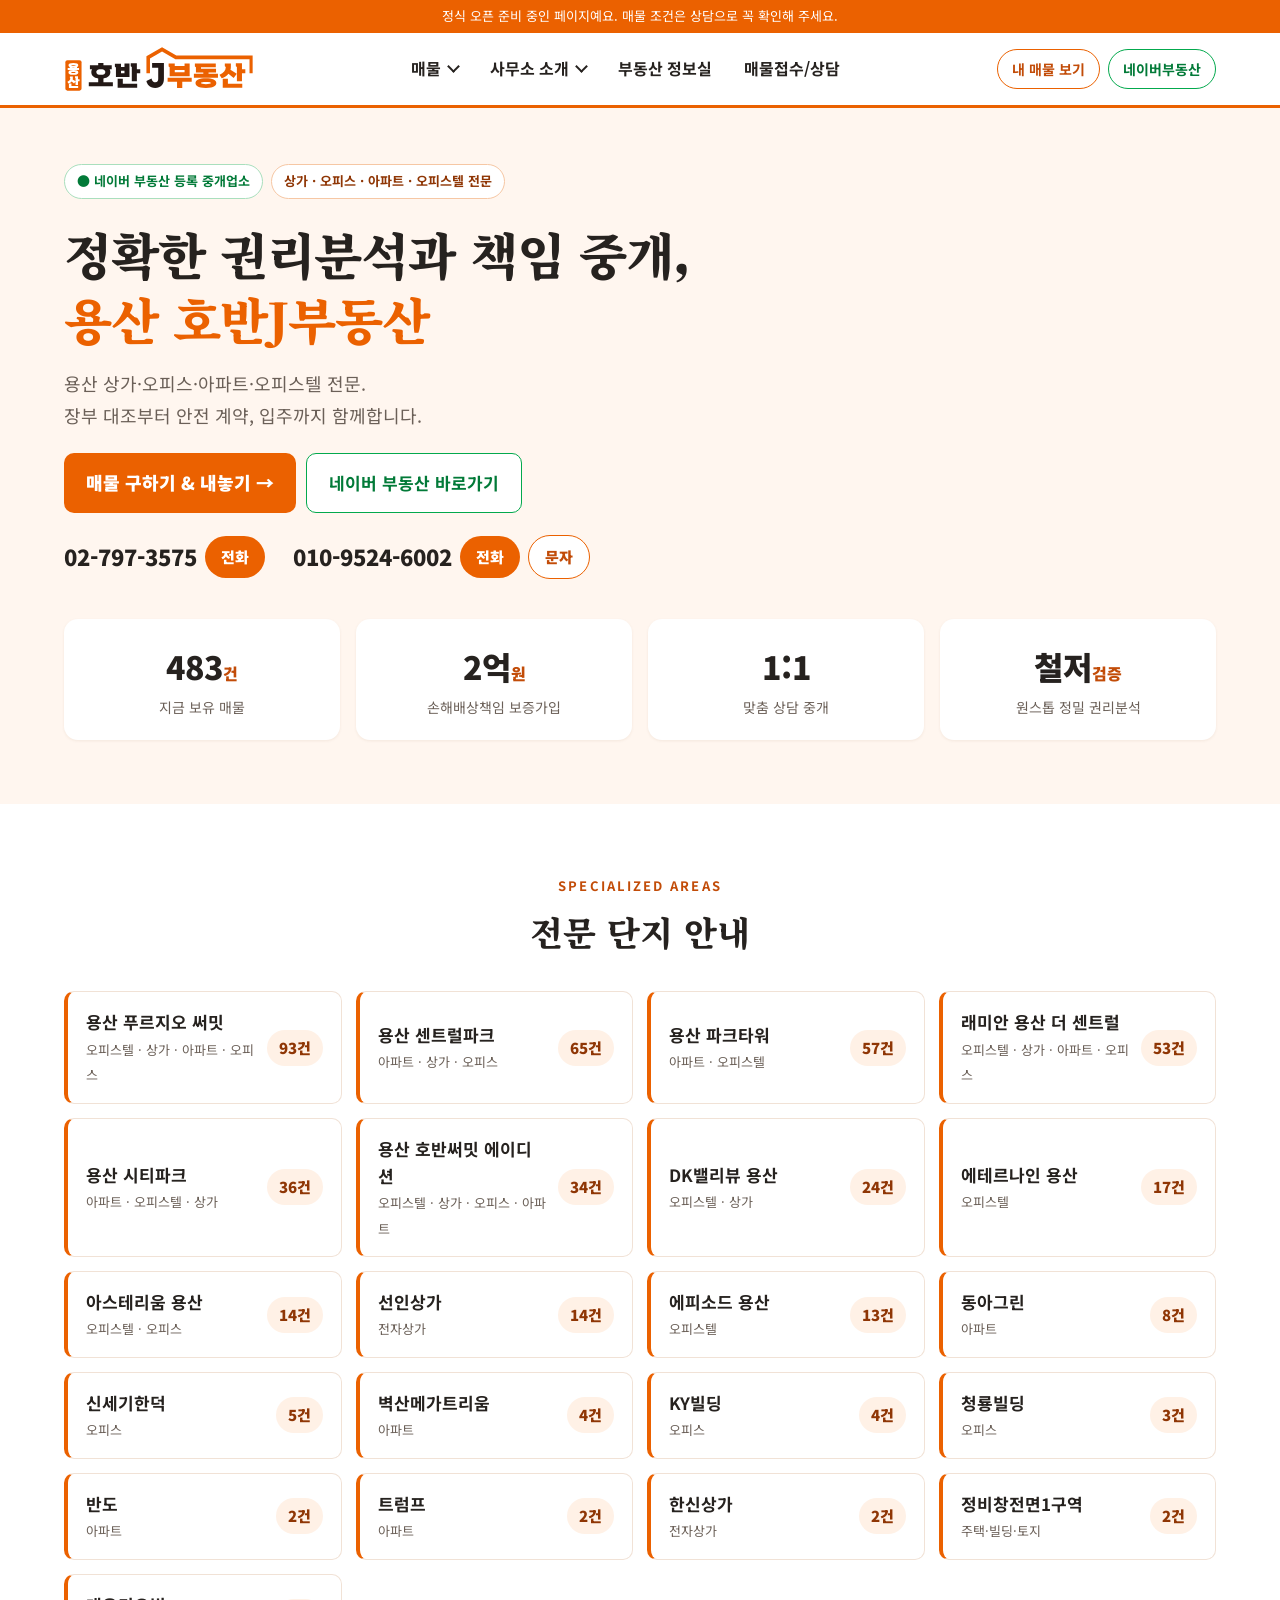
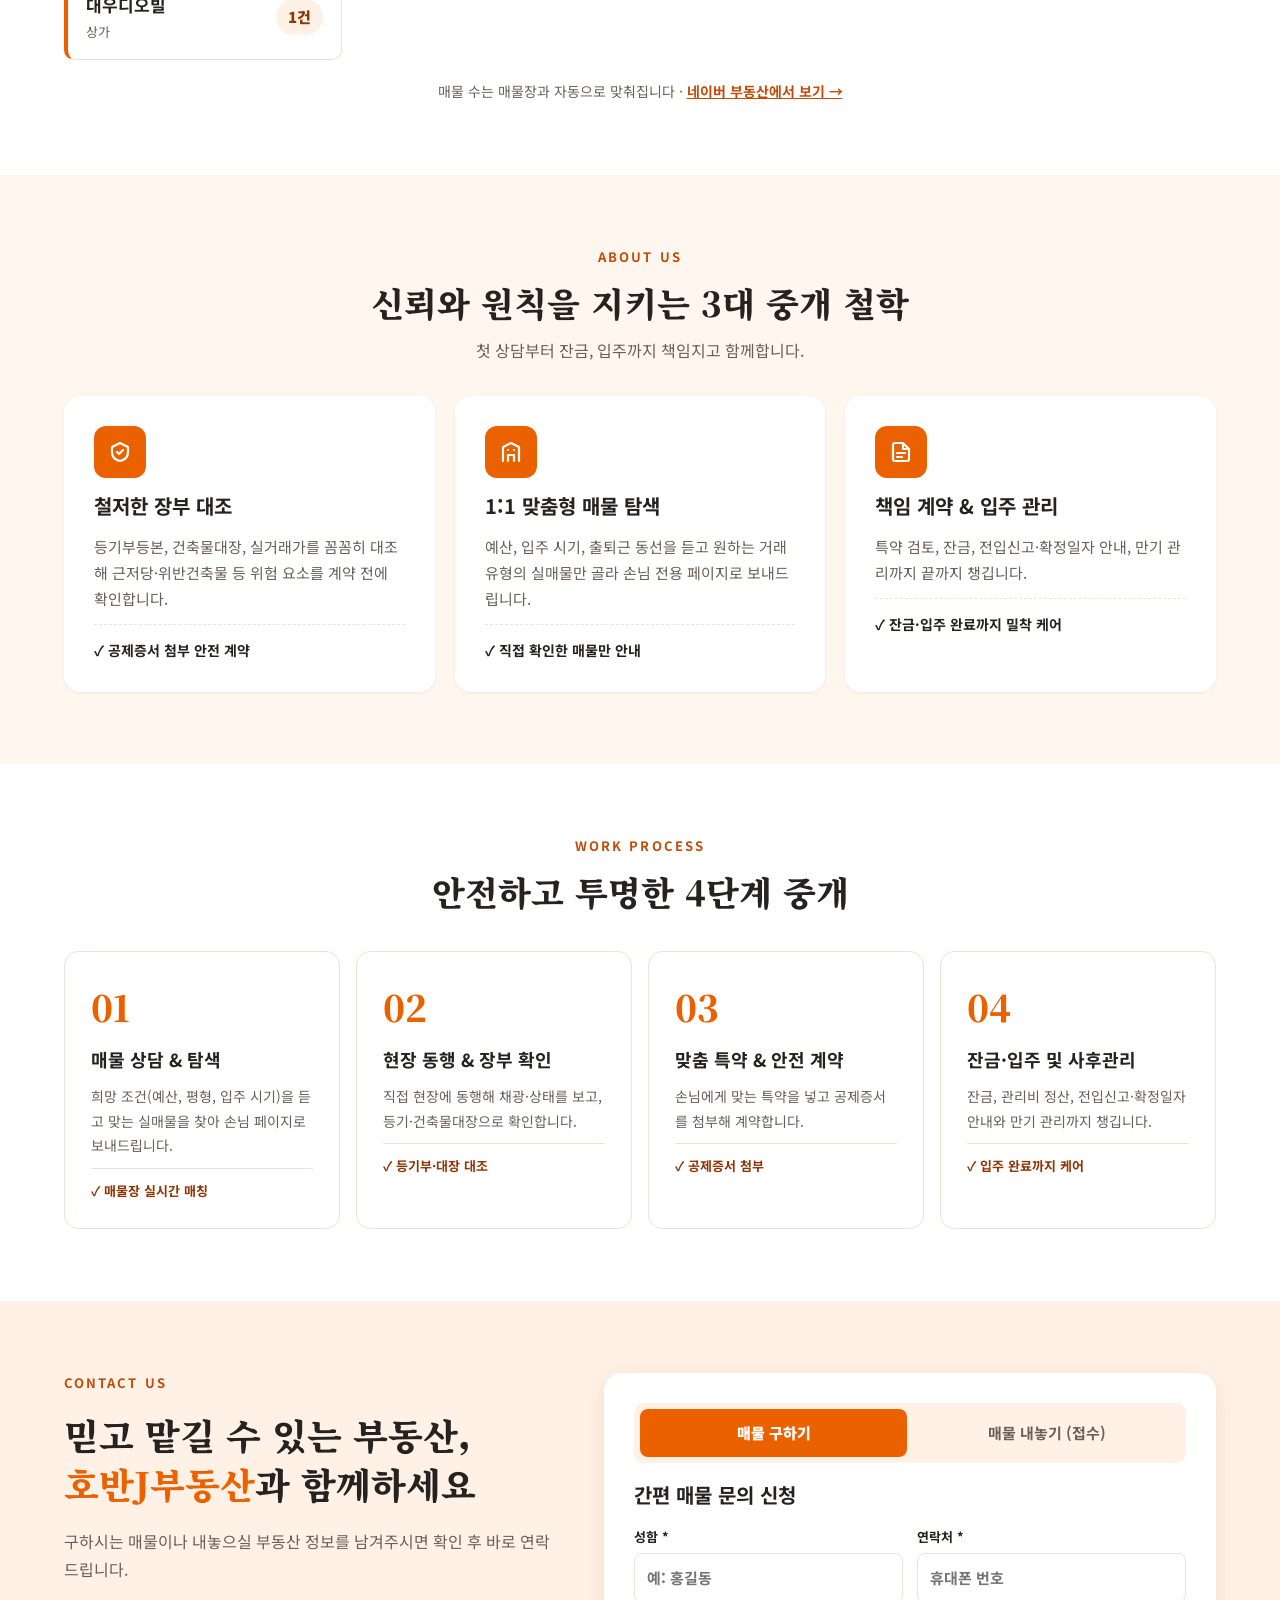
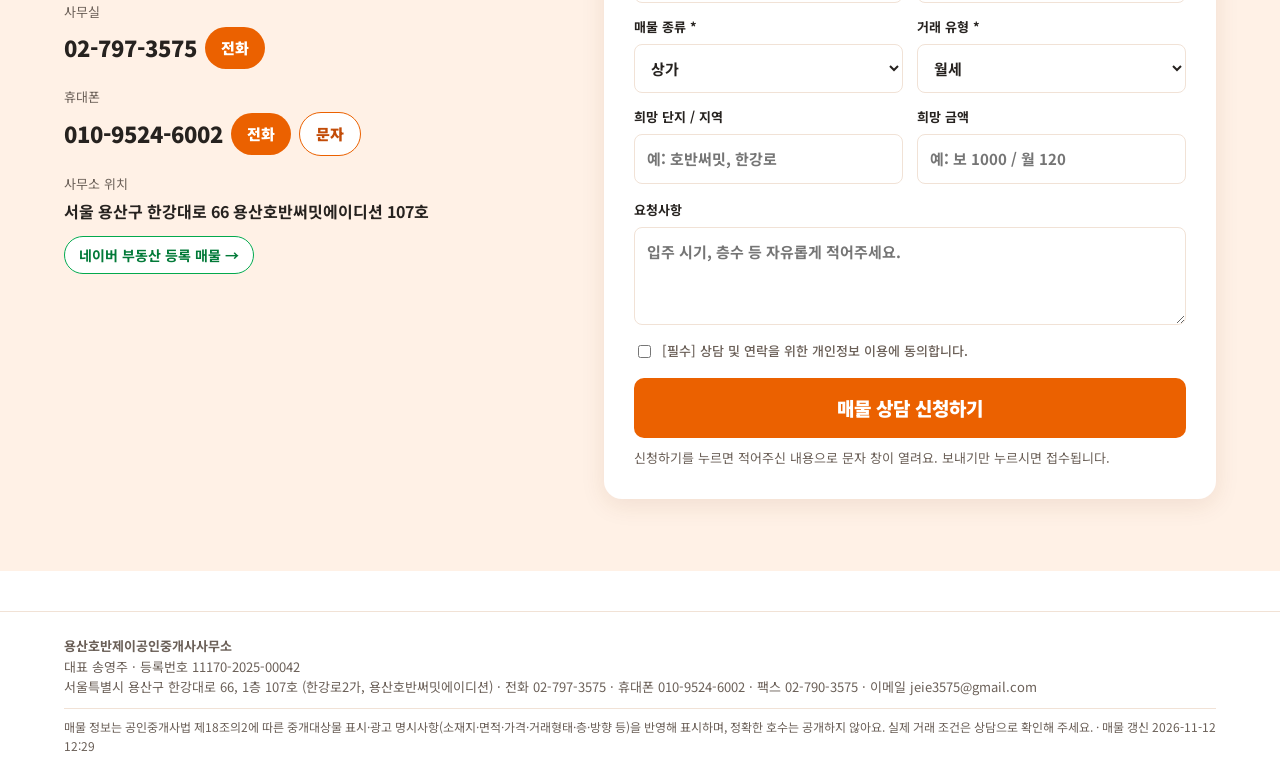
==== index.html @ f68a7903 "사이트 갱신 2026-11-12 12:30" ====
<!doctype html>
<html lang="ko"><head><meta charset="utf-8"><meta name="viewport" content="width=device-width,initial-scale=1">
<title>용산 호반J부동산 | 상가·오피스·아파트·오피스텔 전문</title>
<meta name="robots" content="noindex,nofollow"><!-- 시안: 공개 전까지 검색 노출 금지. 공개 때 index,follow 로 바꿈 -->
<meta name="description" content="용산 호반J부동산(용산호반제이공인중개사사무소) — 용산 상가·오피스·아파트·오피스텔 매매, 전세, 월세. 정확한 권리분석과 책임 중개.">
<meta property="og:title" content="용산 호반J부동산 | 상가·오피스·아파트·오피스텔 전문"><meta property="og:description" content="정확한 권리분석과 책임 중개. 용산 매물과 단지 정보를 한곳에서.">
<meta property="og:type" content="website"><meta property="og:locale" content="ko_KR">
<link rel="canonical" href="https://jeie-realty.github.io/">
<link rel="icon" href="assets/logo.svg">
<link rel="stylesheet" href="assets/site.css?v=11121300">
<script type="application/ld+json">{"@context":"https://schema.org","@type":"RealEstateAgent","name":"용산호반제이공인중개사사무소","alternateName":"용산 호반J부동산","address":{"@type":"PostalAddress","streetAddress":"서울특별시 용산구 한강대로 66, 1층 107호 (한강로2가, 용산호반써밋에이디션)","addressLocality":"서울특별시 용산구","addressCountry":"KR"},"telephone":"02-797-3575","faxNumber":"02-790-3575","email":"jeie3575@gmail.com","areaServed":["서울 용산구 한강로","용산","용산역"],"url":"https://jeie-realty.github.io/","sameAs":["https://m.land.naver.com/agency/info/jeie3575"]}</script>
</head><body>
<main class="home">

<section class="band hero2"><div class="wrap">
 <div class="badges">
  <a class="badge naver" href="https://m.land.naver.com/agency/info/jeie3575" rel="noopener">● 네이버 부동산 등록 중개업소</a>
  <span class="badge">상가 · 오피스 · 아파트 · 오피스텔 전문</span>
 </div>
 <h1>정확한 권리분석과 책임 중개,<br><em>용산 호반J부동산</em></h1>
 <p class="lead">용산 상가·오피스·아파트·오피스텔 전문.<br>장부 대조부터 안전 계약, 입주까지 함께합니다.</p>
 <div class="cta">
  <a class="main" href="#contact">매물 구하기 &amp; 내놓기 →</a>
  <a class="nv" href="https://m.land.naver.com/agency/info/jeie3575" rel="noopener">네이버 부동산 바로가기</a>
 </div>
 <div class="phones">
  <div class="ph1"><b>02-797-3575</b><a class="call" href="tel:027973575">전화</a></div>
  <div class="ph1"><b>010-9524-6002</b><a class="call" href="tel:01095246002">전화</a><a class="sms" href="sms:01095246002">문자</a></div>
 </div>
 <div class="stats">
  <div class="stat"><b id="cnt">-<small>건</small></b><span>지금 보유 매물</span></div>
  <div class="stat"><b>2억<small>원</small></b><span>손해배상책임 보증가입</span></div>
  <div class="stat"><b>1:1</b><span>맞춤 상담 중개</span></div>
  <div class="stat"><b>철저<small>검증</small></b><span>원스톱 정밀 권리분석</span></div>
 </div>
</div></section>

<section id="complex"><div class="wrap">
 <div class="sh"><span class="kick">SPECIALIZED AREAS</span><h2>전문 단지 안내</h2></div>
 <div class="cxg" id="cxg"></div>
 <p class="cxnote">매물 수는 매물장과 자동으로 맞춰집니다 · <a href="https://m.land.naver.com/agency/info/jeie3575" rel="noopener"><b>네이버 부동산에서 보기 →</b></a></p>
</div></section>

<section id="about" class="band"><div class="wrap">
 <div class="sh"><span class="kick">ABOUT US</span><h2>신뢰와 원칙을 지키는 3대 중개 철학</h2><p>첫 상담부터 잔금, 입주까지 책임지고 함께합니다.</p></div>
 <div class="g3">
  <div class="pc"><div class="ic"><svg width="24" height="24" viewBox="0 0 24 24" fill="none" stroke="#fff" stroke-width="2.2" stroke-linecap="round" stroke-linejoin="round" aria-hidden="true"><path d="M9 12l2 2 4-4"/><path d="M12 3l8 4v5c0 5-3.5 8-8 9-4.5-1-8-4-8-9V7z"/></svg></div>
   <h3>철저한 장부 대조</h3><p>등기부등본, 건축물대장, 실거래가를 꼼꼼히 대조해 근저당·위반건축물 등 위험 요소를 계약 전에 확인합니다.</p><span class="ck">✓ 공제증서 첨부 안전 계약</span></div>
  <div class="pc"><div class="ic"><svg width="24" height="24" viewBox="0 0 24 24" fill="none" stroke="#fff" stroke-width="2.2" stroke-linecap="round" stroke-linejoin="round" aria-hidden="true"><path d="M4 21V7l8-4 8 4v14"/><path d="M9 21v-6h6v6"/><path d="M9 10h.01M15 10h.01"/></svg></div>
   <h3>1:1 맞춤형 매물 탐색</h3><p>예산, 입주 시기, 출퇴근 동선을 듣고 원하는 거래유형의 실매물만 골라 손님 전용 페이지로 보내드립니다.</p><span class="ck">✓ 직접 확인한 매물만 안내</span></div>
  <div class="pc"><div class="ic"><svg width="24" height="24" viewBox="0 0 24 24" fill="none" stroke="#fff" stroke-width="2.2" stroke-linecap="round" stroke-linejoin="round" aria-hidden="true"><path d="M14 3H6a2 2 0 0 0-2 2v14a2 2 0 0 0 2 2h12a2 2 0 0 0 2-2V9z"/><path d="M14 3v6h6M8 13h8M8 17h5"/></svg></div>
   <h3>책임 계약 &amp; 입주 관리</h3><p>특약 검토, 잔금, 전입신고·확정일자 안내, 만기 관리까지 끝까지 챙깁니다.</p><span class="ck">✓ 잔금·입주 완료까지 밀착 케어</span></div>
 </div>
</div></section>

<section id="process"><div class="wrap">
 <div class="sh"><span class="kick">WORK PROCESS</span><h2>안전하고 투명한 4단계 중개</h2></div>
 <div class="g4">
  <div class="st"><span class="no">01</span><h3>매물 상담 &amp; 탐색</h3><p>희망 조건(예산, 평형, 입주 시기)을 듣고 맞는 실매물을 찾아 손님 페이지로 보내드립니다.</p><span class="ck">✓ 매물장 실시간 매칭</span></div>
  <div class="st"><span class="no">02</span><h3>현장 동행 &amp; 장부 확인</h3><p>직접 현장에 동행해 채광·상태를 보고, 등기·건축물대장으로 확인합니다.</p><span class="ck">✓ 등기부·대장 대조</span></div>
  <div class="st"><span class="no">03</span><h3>맞춤 특약 &amp; 안전 계약</h3><p>손님에게 맞는 특약을 넣고 공제증서를 첨부해 계약합니다.</p><span class="ck">✓ 공제증서 첨부</span></div>
  <div class="st"><span class="no">04</span><h3>잔금·입주 및 사후관리</h3><p>잔금, 관리비 정산, 전입신고·확정일자 안내와 만기 관리까지 챙깁니다.</p><span class="ck">✓ 입주 완료까지 케어</span></div>
 </div>
</div></section>

<section id="contact" class="contact"><div class="wrap cwrap">
 <div class="cinfo">
  <span class="kick">CONTACT US</span>
  <h2>믿고 맡길 수 있는 부동산,<br><em>호반J부동산</em>과 함께하세요</h2>
  <p class="mut" style="margin:0;font-size:16px;line-height:1.8">구하시는 매물이나 내놓으실 부동산 정보를 남겨주시면 확인 후 바로 연락드립니다.</p>
  <div><span class="lb">사무실</span><div class="ph1"><b>02-797-3575</b><a class="call" href="tel:027973575">전화</a></div></div>
  <div><span class="lb">휴대폰</span><div class="ph1"><b>010-9524-6002</b><a class="call" href="tel:01095246002">전화</a><a class="sms" href="sms:01095246002">문자</a></div></div>
  <div><span class="lb">사무소 위치</span><b>서울 용산구 한강대로 66 용산호반써밋에이디션 107호</b></div>
  <div><a class="pill naver" href="https://m.land.naver.com/agency/info/jeie3575" rel="noopener">네이버 부동산 등록 매물 →</a></div>
 </div>
 <form class="ask" id="ask">
  <div class="tabs" role="tablist"><button type="button" class="on" data-k="구하기">매물 구하기</button><button type="button" data-k="내놓기">매물 내놓기 (접수)</button></div>
  <h3 style="margin:0;font-size:20px">간편 매물 문의 신청</h3>
  <div class="fg">
   <label>성함 *<input name="name" required placeholder="예: 홍길동"></label>
   <label>연락처 *<input name="tel" type="tel" required placeholder="휴대폰 번호"></label>
   <label>매물 종류 *<select name="kind"><option>상가</option><option>오피스</option><option>아파트</option><option>오피스텔</option><option>기타</option></select></label>
   <label>거래 유형 *<select name="deal"><option>월세</option><option>전세</option><option>매매</option></select></label>
   <label>희망 단지 / 지역<input name="where" placeholder="예: 호반써밋, 한강로"></label>
   <label>희망 금액<input name="price" placeholder="예: 보 1000 / 월 120"></label>
  </div>
  <label>요청사항<textarea name="req" rows="3" placeholder="입주 시기, 층수 등 자유롭게 적어주세요."></textarea></label>
  <label class="agree"><input type="checkbox" name="ok" required>[필수] 상담 및 연락을 위한 개인정보 이용에 동의합니다.</label>
  <button type="submit">매물 상담 신청하기</button>
  <p class="hint">신청하기를 누르면 적어주신 내용으로 문자 창이 열려요. 보내기만 누르시면 접수됩니다.</p>
 </form>
</div></section>

</main>
<script src="assets/site.js?v=11121300"></script>
<script>
loadListings().then(L=>{chrome('index');
 document.getElementById('cnt').innerHTML=L.length+'<small>건</small>';
 const skip=new Set(['기타','일반상가','단독주택','상가건물','']);const agg={};
 for(const x of L){const c=x.complex||'';if(skip.has(c))continue;(agg[c]=agg[c]||{n:0,k:{}}).n++;agg[c].k[x.cat]=(agg[c].k[x.cat]||0)+1}
 document.getElementById('cxg').innerHTML=Object.entries(agg).sort((a,b)=>b[1].n-a[1].n).map(([c,v])=>`<a class="cx" href="listings.html?q=${encodeURIComponent(c)}"><span><strong>${esc(c)}</strong><small>${Object.entries(v.k).sort((a,b)=>b[1]-a[1]).map(e=>esc(e[0])).join(' · ')}</small></span><span class="n">${v.n}건</span></a>`).join('');
 if(location.hash){const t=document.querySelector(location.hash);if(t)t.scrollIntoView()}
});
let mode='구하기';
document.querySelectorAll('.tabs button').forEach(b=>b.onclick=()=>{mode=b.dataset.k;document.querySelectorAll('.tabs button').forEach(o=>o.classList.toggle('on',o===b))});
document.getElementById('ask').onsubmit=e=>{e.preventDefault();const f=new FormData(e.target),g=k=>(f.get(k)||'').toString().trim();
 const body=[`[홈페이지 문의] 매물 ${mode}`,`성함: ${g('name')}`,`연락처: ${g('tel')}`,`${g('kind')} / ${g('deal')}`,g('where')&&`희망: ${g('where')}`,g('price')&&`금액: ${g('price')}`,g("req")&&`요청: ${g("req")}`].filter(Boolean).join('\n');
 location.href='sms:01095246002?&body='+encodeURIComponent(body)};
</script>
</body></html>
---- assets/site.css ----
@import url("https://fonts.googleapis.com/css2?family=Noto+Sans+KR:wght@400;500;700;900&family=Noto+Serif+KR:wght@600;900&display=swap");
:root{--bg:#ffffff;--card:#fff;--ink:#26221f;--mut:#6b6058;--line:#f1e2d6;--brand:#EB6100;--acc:#c24c08;--acc2:#fff1e6;--soft:#fff6ef;--chipink:#8f3605;--warn:#EB6100;--r:16px;--ph:linear-gradient(135deg,#ffd3b5,#f08a45);--tag:#c24c08;--foot:#ffffff;--shadow:0 1px 3px rgba(120,60,20,.08);--disp:"Noto Serif KR",serif;--body:"Noto Sans KR","Apple SD Gothic Neo",sans-serif;--naver:#027a38}
@media (prefers-color-scheme:dark){:root:not([data-theme="light"]){--bg:#17130f;--card:#211b16;--ink:#efe9e4;--mut:#a89d94;--line:#3a2f27;--brand:#ff7a26;--acc:#ff9152;--acc2:#3a2516;--soft:#1f1812;--chipink:#ffb183;--warn:#c2500f;--naver:#5fd38f;--ph:linear-gradient(135deg,#8a4a24,#5a2c12);--tag:#d9560c;--foot:#1c1712;--shadow:0 4px 14px #0006}}
*{box-sizing:border-box}html,body{margin:0}body{background:var(--bg);color:var(--ink);font:16px/1.6 -apple-system,BlinkMacSystemFont,"Apple SD Gothic Neo","Noto Sans KR",sans-serif}
a{color:var(--acc)}img{max-width:100%}
.demo-bar{background:var(--warn);color:#fff;text-align:center;font-size:13px;padding:6px 16px}
header.top{position:sticky;top:0;z-index:5;background:var(--card);border-bottom:1px solid var(--line)}
.wrap{max-width:1080px;margin:0 auto;padding:0 16px}
header.top .wrap{display:flex;align-items:center;gap:16px;min-height:60px;flex-wrap:wrap}
.logo{font-weight:800;color:var(--ink);text-decoration:none;font-size:18px}.logo small{display:block;font-weight:500;font-size:12px;color:var(--mut)}
nav.main{display:flex;gap:4px;margin-left:auto;flex-wrap:wrap}nav.main a{padding:8px 12px;border-radius:8px;text-decoration:none;color:var(--ink);font-size:15px}
nav.main a.on,nav.main a:hover{background:var(--acc2);color:var(--acc)}
.hero{padding:48px 0 32px}.hero h1{font-size:clamp(26px,5vw,40px);line-height:1.25;margin:0 0 12px}.hero p{color:var(--mut);margin:0 0 20px;max-width:640px}
.search{display:flex;gap:8px;flex-wrap:wrap;background:var(--card);border:1px solid var(--line);border-radius:var(--r);padding:10px}
.search select,.search input,.search button,.gate input,.gate button{font:inherit;padding:10px 12px;border:1px solid var(--line);border-radius:8px;background:var(--bg);color:var(--ink);min-width:0}
.search input{flex:1 1 180px}.search button,.gate button,.btn{background:var(--acc);color:#fff;border:0;cursor:pointer;font-weight:600;text-decoration:none;display:inline-block;padding:10px 16px;border-radius:8px}
section{padding:28px 0}h2{font-size:22px;margin:0 0 14px}.mut{color:var(--mut)}
.grid{display:grid;grid-template-columns:repeat(auto-fill,minmax(250px,1fr));gap:16px}
.card{background:var(--card);border:1px solid var(--line);border-radius:var(--r);overflow:hidden;display:flex;flex-direction:column}
.ph{aspect-ratio:4/3;position:relative;display:flex;align-items:center;justify-content:center;color:#fff;font-size:13px}
.ph .cnt{position:absolute;right:8px;bottom:8px;background:#0008;padding:2px 8px;border-radius:99px}
.ph .tag{position:absolute;left:8px;top:8px;background:#fff;color:#111;padding:2px 8px;border-radius:6px;font-weight:700;font-size:12px}
.card .b{padding:12px 14px 14px}.price{font-size:20px;font-weight:800}.price small{font-size:14px;font-weight:600;color:var(--mut)}
.chips{display:flex;gap:6px;flex-wrap:wrap;margin-top:8px}.chip{font-size:12px;background:var(--acc2);color:var(--acc);border-radius:99px;padding:2px 9px}
.filters{display:flex;gap:8px;flex-wrap:wrap;margin-bottom:14px}.filters button{font:inherit;font-size:14px;border:1px solid var(--line);background:var(--card);color:var(--ink);border-radius:99px;padding:6px 14px;cursor:pointer}
.filters button.on{background:var(--acc);border-color:var(--acc);color:#fff}
.box{background:var(--card);border:1px solid var(--line);border-radius:var(--r);padding:18px}
.cols{display:grid;grid-template-columns:repeat(auto-fit,minmax(260px,1fr));gap:16px}
.legal{font-size:12px;color:var(--mut);border-top:1px solid var(--line);margin-top:10px;padding-top:8px}
footer{border-top:1px solid var(--line);background:var(--card);margin-top:40px;padding:24px 0;font-size:13px;color:var(--mut)}
.gate{max-width:380px;margin:60px auto;text-align:center}.gate input{width:100%;margin:10px 0;text-align:center;letter-spacing:4px;font-size:20px}
.note{background:var(--acc2);border-radius:var(--r);padding:14px 16px;margin-bottom:16px}
dl.spec{display:grid;grid-template-columns:auto 1fr;gap:4px 12px;margin:8px 0 0;font-size:14px}dl.spec dt{color:var(--mut)}dl.spec dd{margin:0}
.faq details{background:var(--card);border:1px solid var(--line);border-radius:10px;padding:12px 14px;margin-bottom:8px}.faq summary{cursor:pointer;font-weight:600}
table.t{width:100%;border-collapse:collapse;font-size:14px}table.t th,table.t td{border-bottom:1px solid var(--line);padding:8px 6px;text-align:left}
@media (max-width:600px){nav.main{margin-left:0;width:100%;overflow-x:auto;flex-wrap:nowrap}.hero{padding:28px 0 20px}}


/* ---- D안 (용산 호반J부동산, 브랜드 주황 #EB6100) ---- */
body{font-family:var(--body)}
h1,h2,.disp{font-family:var(--disp)}
.wrap{max-width:1200px;padding:0 24px}
.demo-bar{background:var(--brand)}
header.top{border-bottom:3px solid var(--brand)}
header.top .wrap{min-height:72px;gap:12px 20px}
.logo img{height:46px;width:auto;display:block}
nav.main{margin-left:0;flex:1;justify-content:center;gap:4px;font-weight:700}
nav.main>a,nav.main summary{padding:10px 14px;border-radius:10px;font-size:16px;color:var(--ink);text-decoration:none;cursor:pointer}
nav.main>a.on,nav.main>a:hover,nav.main summary:hover,details.dd.on>summary{color:var(--acc);background:transparent}
details.dd{position:relative}details.dd summary{list-style:none;display:flex;align-items:center;gap:4px}
details.dd summary::-webkit-details-marker{display:none}
details.dd summary::after{content:"";width:7px;height:7px;border:solid currentColor;border-width:0 2px 2px 0;transform:rotate(45deg);margin:-4px 0 0 4px}
details.dd .menu{position:absolute;top:100%;left:0;z-index:20;background:var(--card);border:1px solid var(--line);border-top:3px solid var(--brand);border-radius:0 0 12px 12px;box-shadow:0 8px 24px rgba(120,60,20,.12);padding:8px;min-width:170px;display:flex;flex-direction:column}
details.dd .menu a{color:var(--ink);text-decoration:none;font-weight:500;font-size:15px;padding:10px 12px;border-radius:8px}
details.dd .menu a:hover{background:var(--acc2);color:var(--acc)}
.hbtn{display:flex;gap:8px;flex-wrap:wrap}
.pill{border:1px solid var(--brand);color:var(--acc);text-decoration:none;font-weight:700;font-size:14px;padding:8px 14px;border-radius:99px;background:var(--card)}
.pill.naver{border-color:#03a94d;color:var(--naver)}
.btn,.search button,.gate button{background:var(--brand);font-weight:900;border-radius:10px}
.search,.box,.faq details,.note{border-radius:var(--r)}
.card{border:1px solid var(--line);box-shadow:var(--shadow)}
.ph{background:var(--ph)!important}.ph .tag{color:var(--tag)}
.chip{color:var(--chipink);background:var(--acc2)}
.filters button.on{background:var(--brand);border-color:var(--brand)}
footer{background:var(--foot);border-top:1px solid var(--line)}
/* 홈 */
.band{background:var(--soft)}
.home section{padding:72px 0}
.kick{color:var(--acc);font-weight:700;font-size:13px;letter-spacing:.16em}
.sh{display:flex;flex-direction:column;align-items:center;text-align:center;gap:8px;margin-bottom:32px}
.sh h2{font-size:clamp(26px,4vw,34px);font-weight:900;margin:0}.sh p{margin:0;color:var(--mut)}
.hero2{padding:56px 0 64px!important}
.badges{display:flex;flex-wrap:wrap;gap:8px}
.badge{background:var(--card);border:1px solid #f6c7a4;color:var(--chipink);font-size:13px;font-weight:700;padding:6px 12px;border-radius:99px;text-decoration:none}
.badge.naver{border-color:#a9dfbd;color:var(--naver)}
.hero2 h1{font-size:clamp(30px,5.2vw,50px);line-height:1.3;font-weight:900;letter-spacing:-.02em;margin:22px 0 16px}
.hero2 h1 em{font-style:normal;color:var(--brand)}
.hero2 .lead{font-size:18px;line-height:1.8;color:var(--mut);margin:0 0 22px}
.cta{display:flex;flex-wrap:wrap;gap:10px;margin-bottom:22px}
.cta a{text-decoration:none;font-weight:900;padding:15px 22px;border-radius:10px;font-size:18px}
.cta .main{background:var(--brand);color:#fff}.cta .nv{background:var(--card);border:1px solid #03a94d;color:var(--naver);font-weight:700;font-size:17px}
.phones{display:flex;flex-wrap:wrap;gap:12px 28px}
.ph1{display:flex;align-items:center;gap:8px;flex-wrap:wrap}.ph1 b{font-size:22px;font-weight:900}
.call,.sms{text-decoration:none;font-weight:900;font-size:15px;padding:9px 16px;border-radius:99px}
.call{background:var(--brand);color:#fff}.sms{border:1px solid var(--brand);color:var(--acc);background:var(--card)}
.stats{display:grid;grid-template-columns:repeat(auto-fit,minmax(200px,1fr));gap:16px;margin-top:40px}
.stat{background:var(--card);border-radius:14px;padding:22px;display:flex;flex-direction:column;align-items:center;gap:4px;box-shadow:var(--shadow)}
.stat b{font-size:32px;font-weight:900}.stat b small{font-size:16px;color:var(--acc)}.stat span{font-size:14px;color:var(--mut)}
.cxg{display:grid;grid-template-columns:repeat(auto-fill,minmax(240px,1fr));gap:14px}
.cx{background:var(--card);border:1px solid var(--line);border-left:4px solid var(--brand);border-radius:10px;padding:16px 18px;display:flex;align-items:center;justify-content:space-between;gap:12px;text-decoration:none;color:var(--ink)}
.cx:hover{box-shadow:0 4px 14px rgba(120,60,20,.12)}
.cx strong{font-size:17px;display:block}.cx small{font-size:13px;color:var(--mut)}
.cx .n{flex-shrink:0;background:var(--acc2);color:var(--chipink);font-weight:900;font-size:15px;padding:6px 12px;border-radius:99px}
.cxnote{text-align:center;font-size:14px;color:var(--mut);margin:20px 0 0}
.g3{display:grid;grid-template-columns:repeat(auto-fit,minmax(280px,1fr));gap:20px}
.g4{display:grid;grid-template-columns:repeat(auto-fit,minmax(230px,1fr));gap:16px}
.pc{background:var(--card);border-radius:16px;padding:30px;display:flex;flex-direction:column;gap:12px;box-shadow:var(--shadow)}
.pc .ic{width:52px;height:52px;border-radius:12px;background:var(--brand);display:flex;align-items:center;justify-content:center}
.pc h3{margin:0;font-size:20px}.pc p{margin:0;font-size:15px;line-height:1.75;color:var(--mut)}
.pc .ck{border-top:1px dashed var(--line);padding-top:14px;font-size:14px;font-weight:700}
.st{background:var(--card);border:1px solid var(--line);border-radius:14px;padding:26px;display:flex;flex-direction:column;gap:10px}
.st .no{font-family:var(--disp);font-size:36px;font-weight:900;color:var(--brand)}
.st h3{margin:0;font-size:18px}.st p{margin:0;font-size:14px;line-height:1.75;color:var(--mut)}
.st .ck{border-top:1px solid var(--line);padding-top:12px;font-size:13px;font-weight:700;color:var(--chipink)}
.contact{background:var(--acc2)}
.cwrap{display:flex;flex-wrap:wrap;gap:48px}
.cinfo{flex:1 1 380px;display:flex;flex-direction:column;gap:18px}
.cinfo h2{font-size:clamp(28px,4vw,36px);line-height:1.35;font-weight:900;margin:0}.cinfo h2 em{font-style:normal;color:var(--brand)}
.cinfo .lb{font-size:13px;color:var(--mut);display:block;margin-bottom:4px}
form.ask{flex:1 1 500px;background:var(--card);border-radius:18px;padding:30px;display:flex;flex-direction:column;gap:16px;box-shadow:0 6px 24px rgba(120,60,20,.10)}
.tabs{display:grid;grid-template-columns:1fr 1fr;gap:6px;background:var(--acc2);padding:6px;border-radius:10px}
.tabs button{font:inherit;border:0;padding:12px;border-radius:8px;font-weight:700;font-size:15px;background:transparent;color:var(--mut);cursor:pointer}
.tabs button.on{background:var(--brand);color:#fff;font-weight:900}
.fg{display:grid;grid-template-columns:repeat(auto-fit,minmax(200px,1fr));gap:14px}
form.ask label{display:flex;flex-direction:column;gap:6px;font-size:13px;font-weight:700}
form.ask input,form.ask select,form.ask textarea{font:inherit;font-size:15px;padding:12px;border:1px solid var(--line);border-radius:8px;background:var(--bg);color:var(--ink)}
form.ask .agree{flex-direction:row;align-items:center;gap:8px;font-weight:500;color:var(--mut)}
form.ask button[type=submit]{font:inherit;background:var(--brand);color:#fff;border:0;padding:15px;border-radius:10px;font-weight:900;font-size:19px;cursor:pointer}
form.ask .hint{font-size:13px;color:var(--mut);margin:-6px 0 0}
@media (max-width:760px){header.top .wrap{padding-top:8px;padding-bottom:8px}.logo img{height:38px}nav.main{order:3;width:100%;flex:0 0 100%;justify-content:space-between}nav.main>a,nav.main summary{padding:8px 8px;font-size:15px}.hbtn{margin-left:auto}.home section{padding:52px 0}.wrap{padding:0 16px}}
@media (max-width:420px){.hbtn .pill:first-child{display:none}}
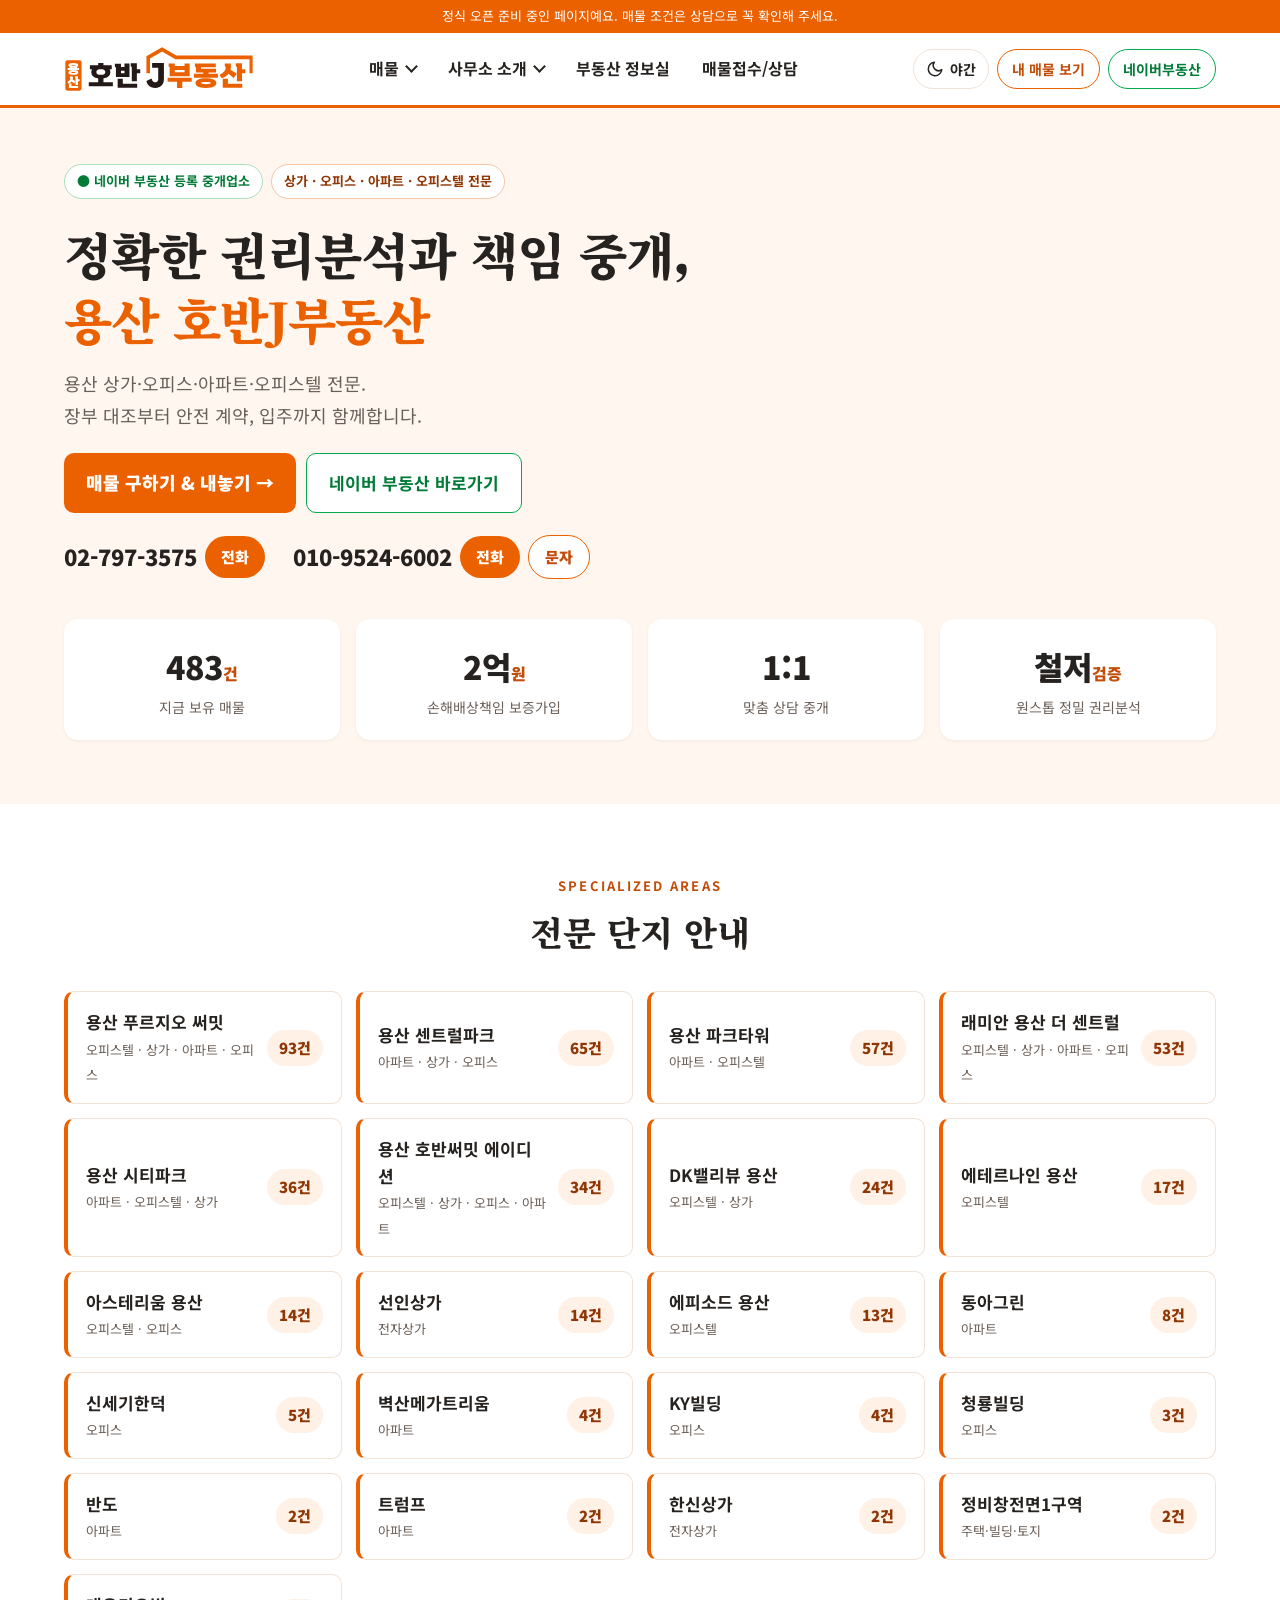
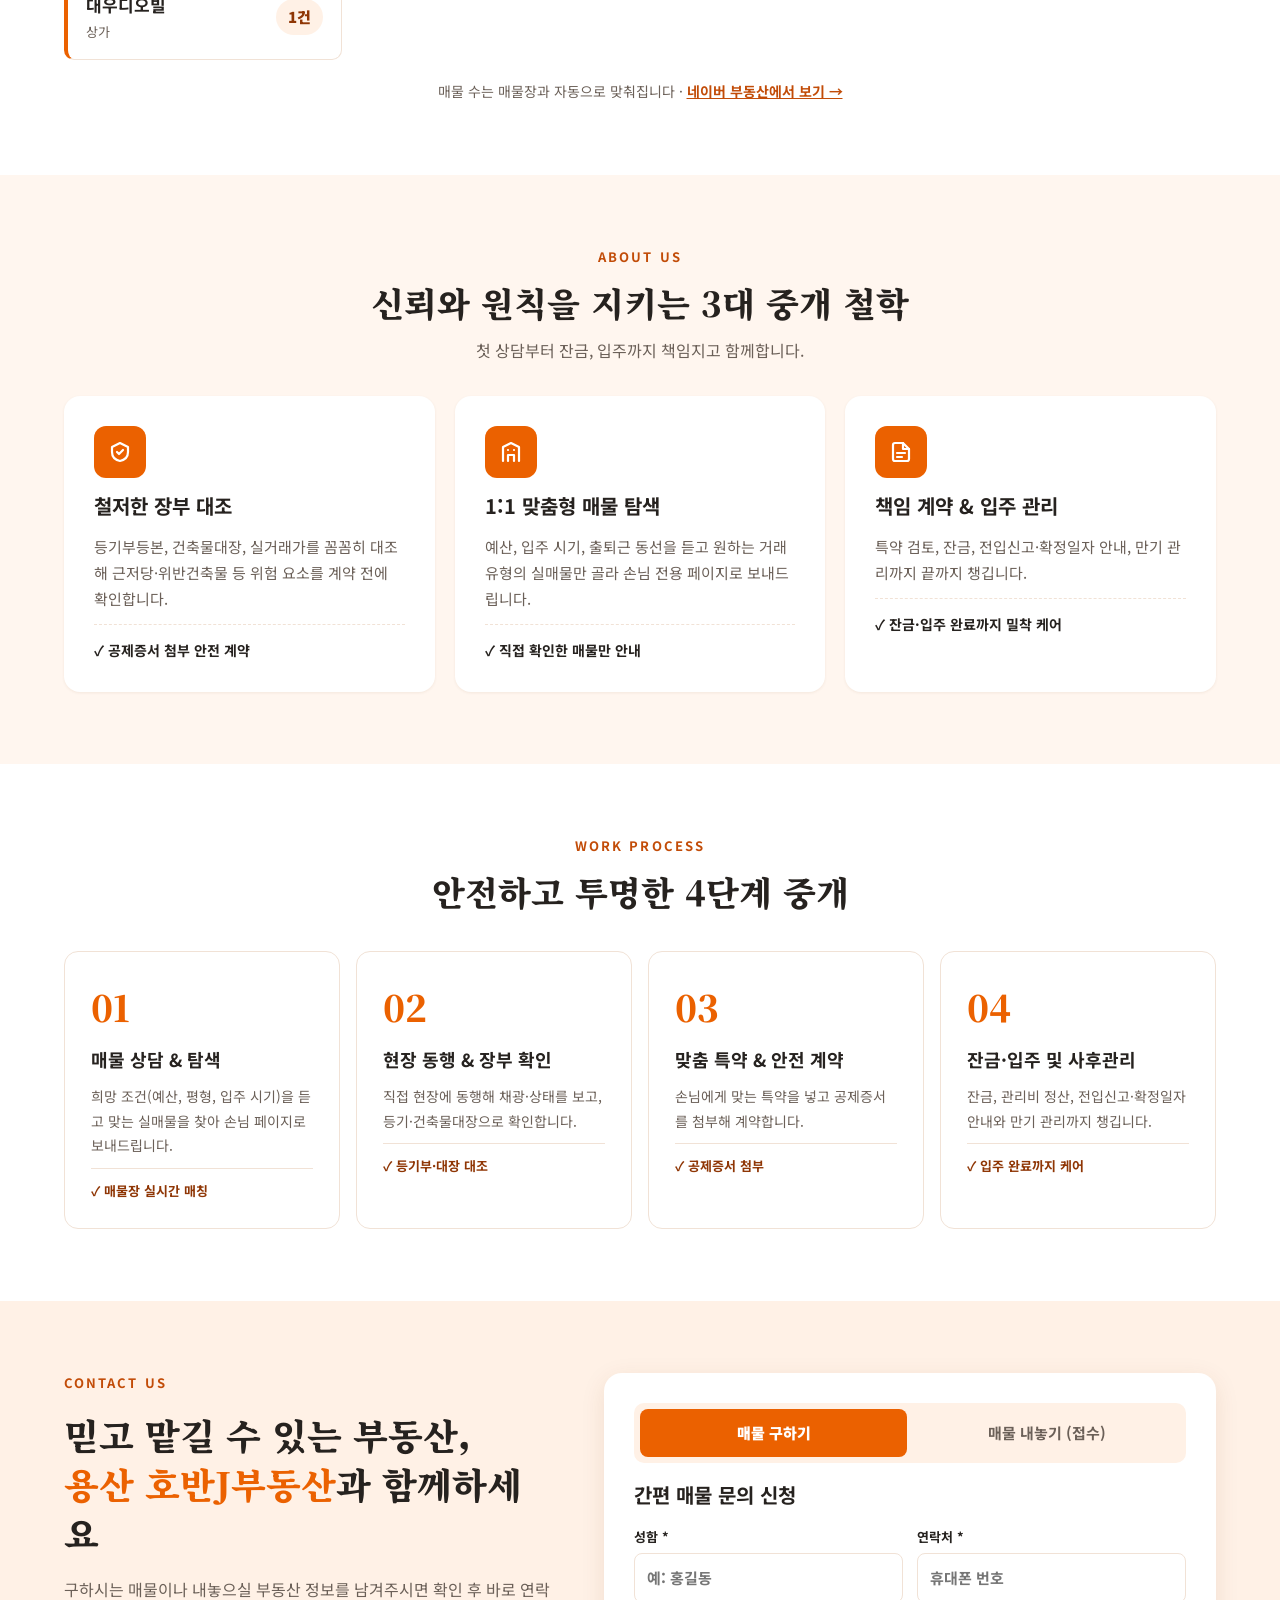
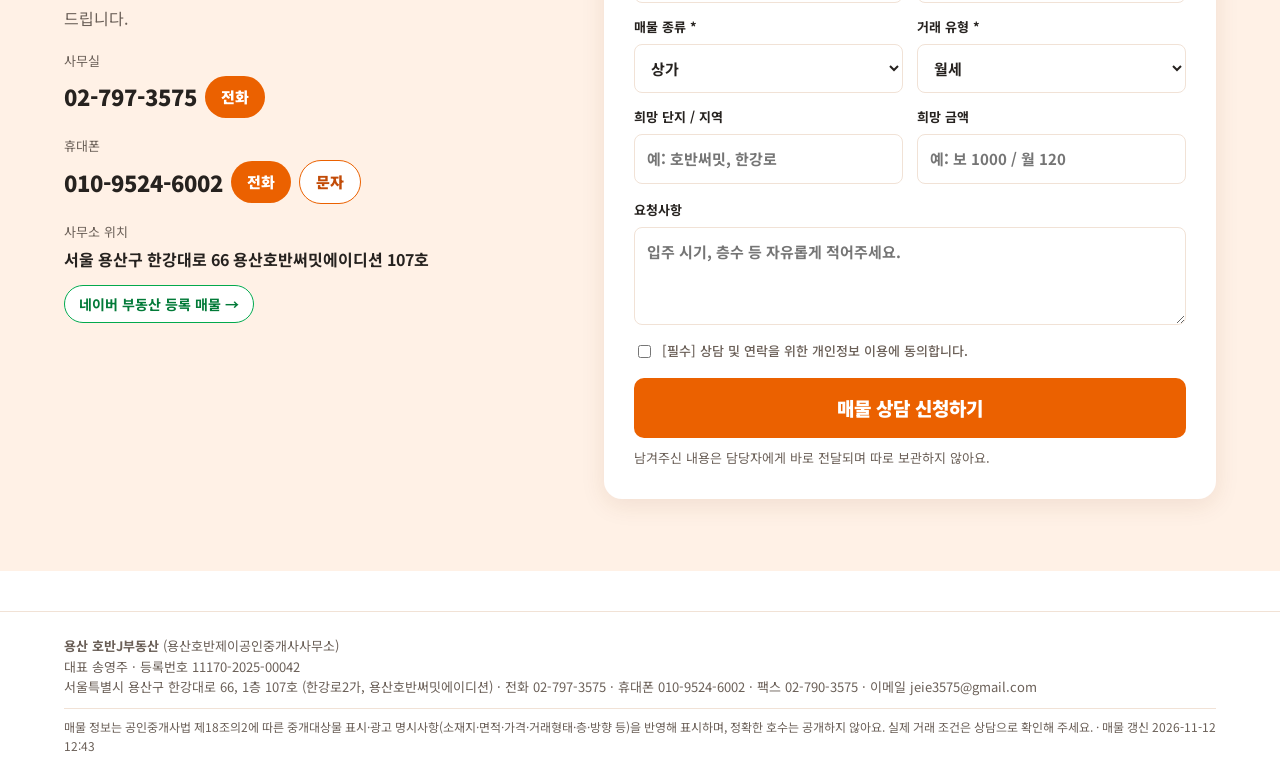
==== commit bdf303f1: "사이트 갱신 2026-11-12 12:44" ====
--- a/index.html
+++ b/index.html
@@ -7,7 +7,8 @@
 <meta property="og:type" content="website"><meta property="og:locale" content="ko_KR">
 <link rel="canonical" href="https://jeie-realty.github.io/">
 <link rel="icon" href="assets/logo.svg">
-<link rel="stylesheet" href="assets/site.css?v=11121300">
+<script>try{var t=localStorage.getItem("theme");if(t)document.documentElement.dataset.theme=t}catch(e){}</script>
+<link rel="stylesheet" href="assets/site.css?v=11121400">
 <script type="application/ld+json">{"@context":"https://schema.org","@type":"RealEstateAgent","name":"용산호반제이공인중개사사무소","alternateName":"용산 호반J부동산","address":{"@type":"PostalAddress","streetAddress":"서울특별시 용산구 한강대로 66, 1층 107호 (한강로2가, 용산호반써밋에이디션)","addressLocality":"서울특별시 용산구","addressCountry":"KR"},"telephone":"02-797-3575","faxNumber":"02-790-3575","email":"jeie3575@gmail.com","areaServed":["서울 용산구 한강로","용산","용산역"],"url":"https://jeie-realty.github.io/","sameAs":["https://m.land.naver.com/agency/info/jeie3575"]}</script>
 </head><body>
 <main class="home">
@@ -66,7 +67,7 @@
 <section id="contact" class="contact"><div class="wrap cwrap">
  <div class="cinfo">
   <span class="kick">CONTACT US</span>
-  <h2>믿고 맡길 수 있는 부동산,<br><em>호반J부동산</em>과 함께하세요</h2>
+  <h2>믿고 맡길 수 있는 부동산,<br><em>용산 호반J부동산</em>과 함께하세요</h2>
   <p class="mut" style="margin:0;font-size:16px;line-height:1.8">구하시는 매물이나 내놓으실 부동산 정보를 남겨주시면 확인 후 바로 연락드립니다.</p>
   <div><span class="lb">사무실</span><div class="ph1"><b>02-797-3575</b><a class="call" href="tel:027973575">전화</a></div></div>
   <div><span class="lb">휴대폰</span><div class="ph1"><b>010-9524-6002</b><a class="call" href="tel:01095246002">전화</a><a class="sms" href="sms:01095246002">문자</a></div></div>
@@ -87,12 +88,12 @@
   <label>요청사항<textarea name="req" rows="3" placeholder="입주 시기, 층수 등 자유롭게 적어주세요."></textarea></label>
   <label class="agree"><input type="checkbox" name="ok" required>[필수] 상담 및 연락을 위한 개인정보 이용에 동의합니다.</label>
   <button type="submit">매물 상담 신청하기</button>
-  <p class="hint">신청하기를 누르면 적어주신 내용으로 문자 창이 열려요. 보내기만 누르시면 접수됩니다.</p>
+  <p class="hint" id="askmsg" role="status">남겨주신 내용은 담당자에게 바로 전달되며 따로 보관하지 않아요.</p>
  </form>
 </div></section>
 
 </main>
-<script src="assets/site.js?v=11121300"></script>
+<script src="assets/site.js?v=11121400"></script>
 <script>
 loadListings().then(L=>{chrome('index');
  document.getElementById('cnt').innerHTML=L.length+'<small>건</small>';
@@ -103,8 +104,14 @@
 });
 let mode='구하기';
 document.querySelectorAll('.tabs button').forEach(b=>b.onclick=()=>{mode=b.dataset.k;document.querySelectorAll('.tabs button').forEach(o=>o.classList.toggle('on',o===b))});
-document.getElementById('ask').onsubmit=e=>{e.preventDefault();const f=new FormData(e.target),g=k=>(f.get(k)||'').toString().trim();
- const body=[`[홈페이지 문의] 매물 ${mode}`,`성함: ${g('name')}`,`연락처: ${g('tel')}`,`${g('kind')} / ${g('deal')}`,g('where')&&`희망: ${g('where')}`,g('price')&&`금액: ${g('price')}`,g("req")&&`요청: ${g("req")}`].filter(Boolean).join('\n');
- location.href='sms:01095246002?&body='+encodeURIComponent(body)};
+const SB='https://ctgaawyuwqihybxrdcgt.supabase.co',KEY='sb_publishable_g-3Lbb_ygZL5gTvDvU06OA_HoWDzGaE';
+document.getElementById('ask').onsubmit=async e=>{e.preventDefault();const fm=e.target,f=new FormData(fm),g=k=>(f.get(k)||'').toString().trim(),btn=fm.querySelector('button[type=submit]'),msg=document.getElementById('askmsg');
+ btn.disabled=true;btn.textContent='보내는 중…';let r='';
+ try{const res=await fetch(SB+'/rest/v1/rpc/submit_inquiry',{method:'POST',headers:{'Content-Type':'application/json',apikey:KEY,Authorization:'Bearer '+KEY},
+  body:JSON.stringify({p_mode:mode,p_name:g('name'),p_tel:g('tel'),p_kind:g('kind'),p_deal:g('deal'),p_where:g('where'),p_price:g('price'),p_req:g('req')})});r=res.ok?await res.json():'err'}catch(_){r='err'}
+ btn.disabled=false;btn.textContent='매물 상담 신청하기';
+ if(r==='ok'){fm.reset();msg.textContent='접수됐어요. 확인 후 바로 연락드릴게요.';msg.className='hint ok'}
+ else if(r==='invalid'){msg.textContent='성함과 연락처를 다시 확인해 주세요.';msg.className='hint bad'}
+ else{msg.textContent='지금 접수가 어려워요. 02-797-3575 또는 010-9524-6002로 연락 주세요.';msg.className='hint bad'}};
 </script>
 </body></html>
--- a/assets/site.css
+++ b/assets/site.css
@@ -1,6 +1,7 @@
 @import url("https://fonts.googleapis.com/css2?family=Noto+Sans+KR:wght@400;500;700;900&family=Noto+Serif+KR:wght@600;900&display=swap");
 :root{--bg:#ffffff;--card:#fff;--ink:#26221f;--mut:#6b6058;--line:#f1e2d6;--brand:#EB6100;--acc:#c24c08;--acc2:#fff1e6;--soft:#fff6ef;--chipink:#8f3605;--warn:#EB6100;--r:16px;--ph:linear-gradient(135deg,#ffd3b5,#f08a45);--tag:#c24c08;--foot:#ffffff;--shadow:0 1px 3px rgba(120,60,20,.08);--disp:"Noto Serif KR",serif;--body:"Noto Sans KR","Apple SD Gothic Neo",sans-serif;--naver:#027a38}
-@media (prefers-color-scheme:dark){:root:not([data-theme="light"]){--bg:#17130f;--card:#211b16;--ink:#efe9e4;--mut:#a89d94;--line:#3a2f27;--brand:#ff7a26;--acc:#ff9152;--acc2:#3a2516;--soft:#1f1812;--chipink:#ffb183;--warn:#c2500f;--naver:#5fd38f;--ph:linear-gradient(135deg,#8a4a24,#5a2c12);--tag:#d9560c;--foot:#1c1712;--shadow:0 4px 14px #0006}}
+/* 야간 모드: 버튼으로만 켬 */
+:root[data-theme="dark"]{--bg:#17130f;--card:#211b16;--ink:#efe9e4;--mut:#a89d94;--line:#3a2f27;--brand:#EB6100;--acc:#ff9152;--acc2:#3a2516;--soft:#1f1812;--chipink:#ffb183;--warn:#c2500f;--naver:#5fd38f;--ph:linear-gradient(135deg,#8a4a24,#5a2c12);--tag:#d9560c;--foot:#1c1712;--shadow:0 4px 14px #0006}
 *{box-sizing:border-box}html,body{margin:0}body{background:var(--bg);color:var(--ink);font:16px/1.6 -apple-system,BlinkMacSystemFont,"Apple SD Gothic Neo","Noto Sans KR",sans-serif}
 a{color:var(--acc)}img{max-width:100%}
 .demo-bar{background:var(--warn);color:#fff;text-align:center;font-size:13px;padding:6px 16px}
@@ -119,3 +120,11 @@
 form.ask .hint{font-size:13px;color:var(--mut);margin:-6px 0 0}
 @media (max-width:760px){header.top .wrap{padding-top:8px;padding-bottom:8px}.logo img{height:38px}nav.main{order:3;width:100%;flex:0 0 100%;justify-content:space-between}nav.main>a,nav.main summary{padding:8px 8px;font-size:15px}.hbtn{margin-left:auto}.home section{padding:52px 0}.wrap{padding:0 16px}}
 @media (max-width:420px){.hbtn .pill:first-child{display:none}}
+
+.logo .dk{display:none}:root[data-theme="dark"] .logo .lt{display:none}:root[data-theme="dark"] .logo .dk{display:block}
+.theme{font:inherit;display:flex;align-items:center;gap:6px;border:1px solid var(--line);background:var(--card);color:var(--ink);font-weight:700;font-size:14px;padding:7px 12px;border-radius:99px;cursor:pointer}
+:root[data-theme="dark"] .badge{background:var(--card)}
+:root[data-theme="dark"] .cx,:root[data-theme="dark"] .st{border-color:var(--line)}
+@media (max-width:420px){.theme span{display:none}}
+form.ask .hint.ok{color:#027a38;font-weight:700}form.ask .hint.bad{color:#b42318;font-weight:700}
+:root[data-theme="dark"] form.ask .hint.ok{color:#5fd38f}:root[data-theme="dark"] form.ask .hint.bad{color:#ff8a80}
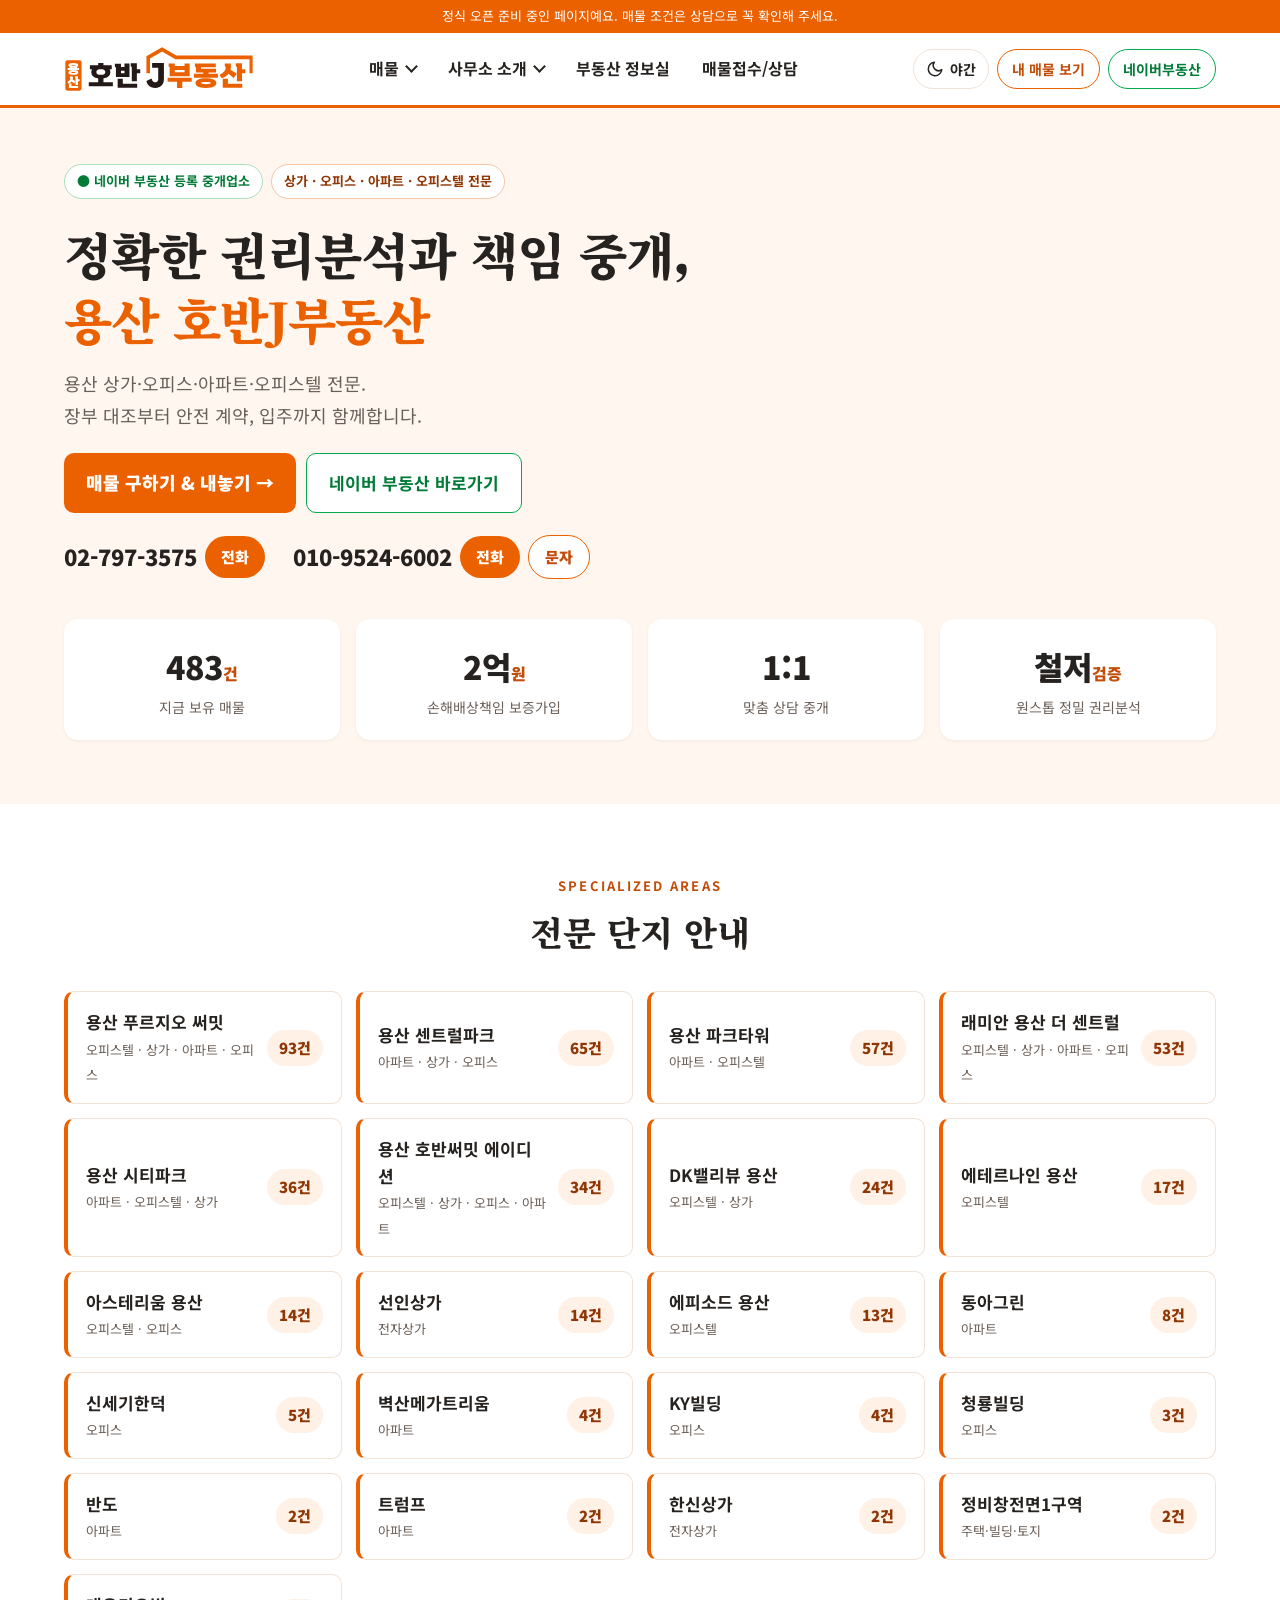
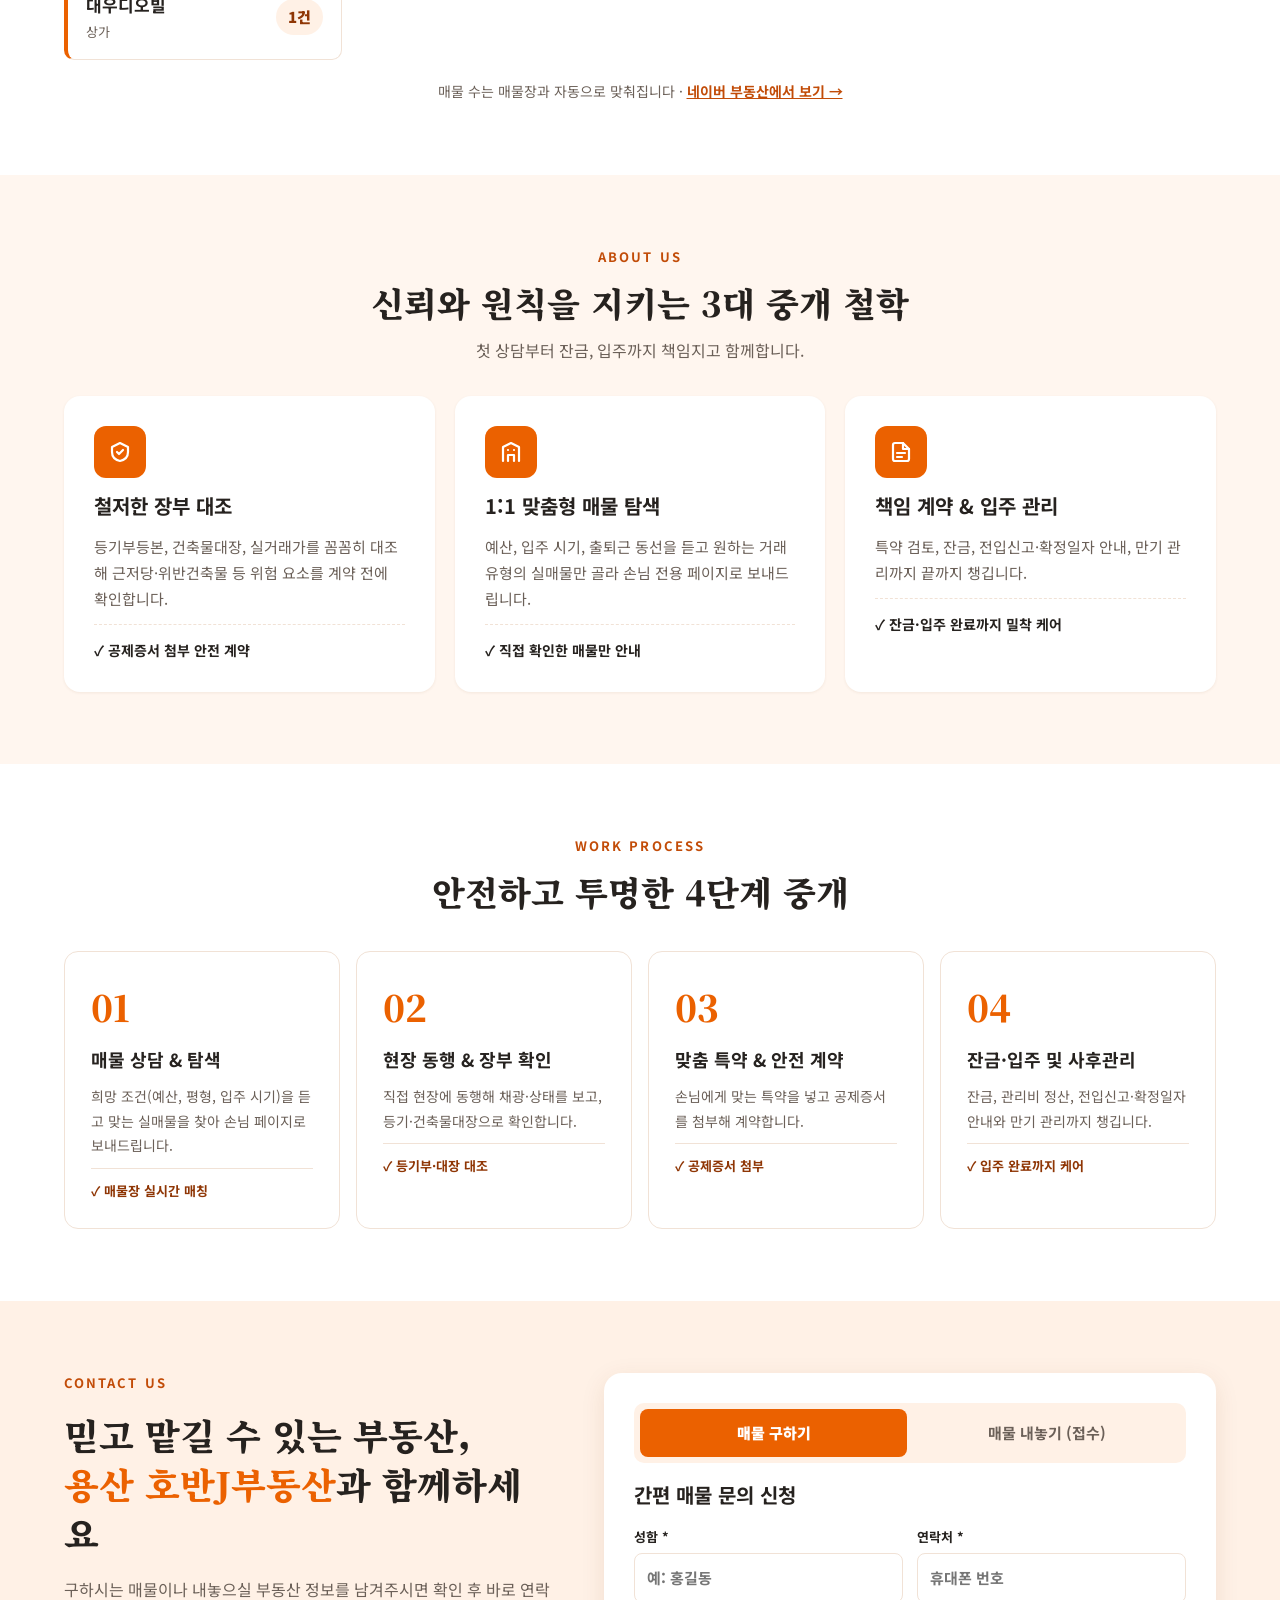
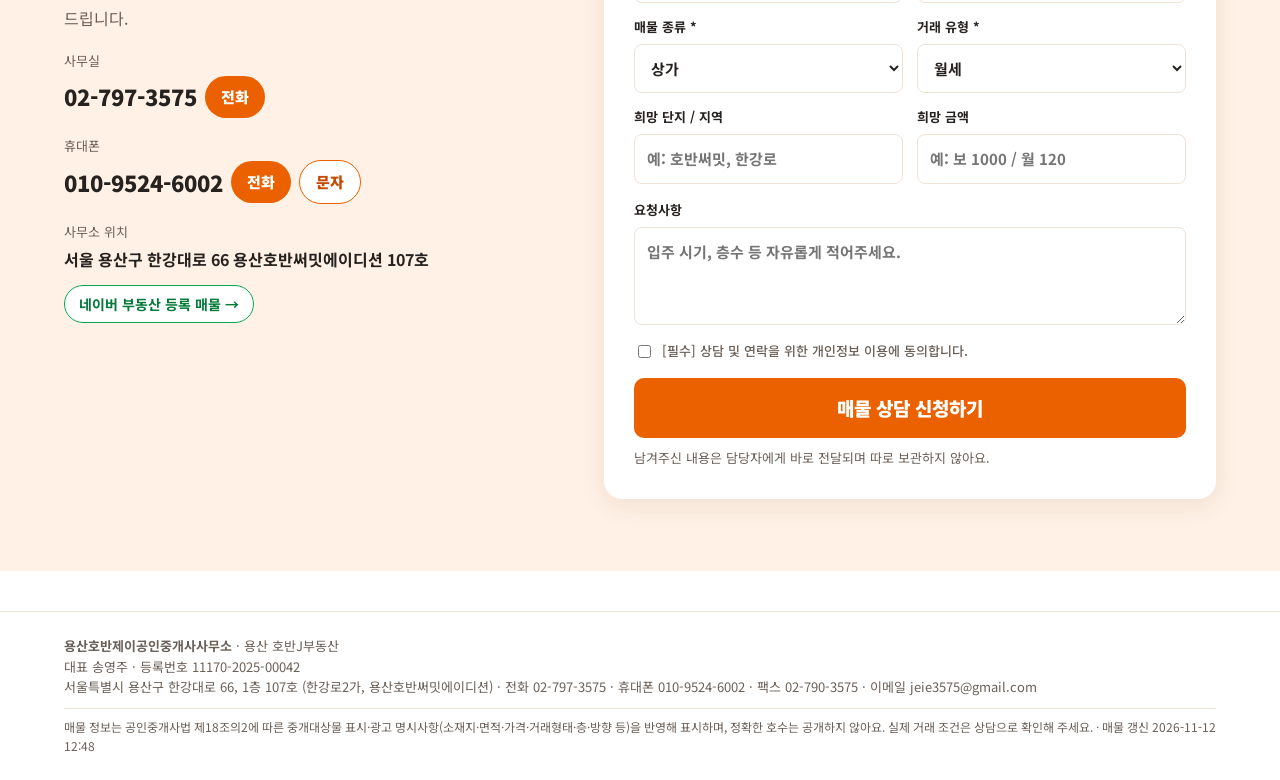
==== commit d2d1bb0a: "사이트 갱신 2026-11-12 12:48" ====
--- a/index.html
+++ b/index.html
@@ -8,7 +8,7 @@
 <link rel="canonical" href="https://jeie-realty.github.io/">
 <link rel="icon" href="assets/logo.svg">
 <script>try{var t=localStorage.getItem("theme");if(t)document.documentElement.dataset.theme=t}catch(e){}</script>
-<link rel="stylesheet" href="assets/site.css?v=11121400">
+<link rel="stylesheet" href="assets/site.css?v=11121430">
 <script type="application/ld+json">{"@context":"https://schema.org","@type":"RealEstateAgent","name":"용산호반제이공인중개사사무소","alternateName":"용산 호반J부동산","address":{"@type":"PostalAddress","streetAddress":"서울특별시 용산구 한강대로 66, 1층 107호 (한강로2가, 용산호반써밋에이디션)","addressLocality":"서울특별시 용산구","addressCountry":"KR"},"telephone":"02-797-3575","faxNumber":"02-790-3575","email":"jeie3575@gmail.com","areaServed":["서울 용산구 한강로","용산","용산역"],"url":"https://jeie-realty.github.io/","sameAs":["https://m.land.naver.com/agency/info/jeie3575"]}</script>
 </head><body>
 <main class="home">
@@ -93,7 +93,7 @@
 </div></section>
 
 </main>
-<script src="assets/site.js?v=11121400"></script>
+<script src="assets/site.js?v=11121430"></script>
 <script>
 loadListings().then(L=>{chrome('index');
  document.getElementById('cnt').innerHTML=L.length+'<small>건</small>';
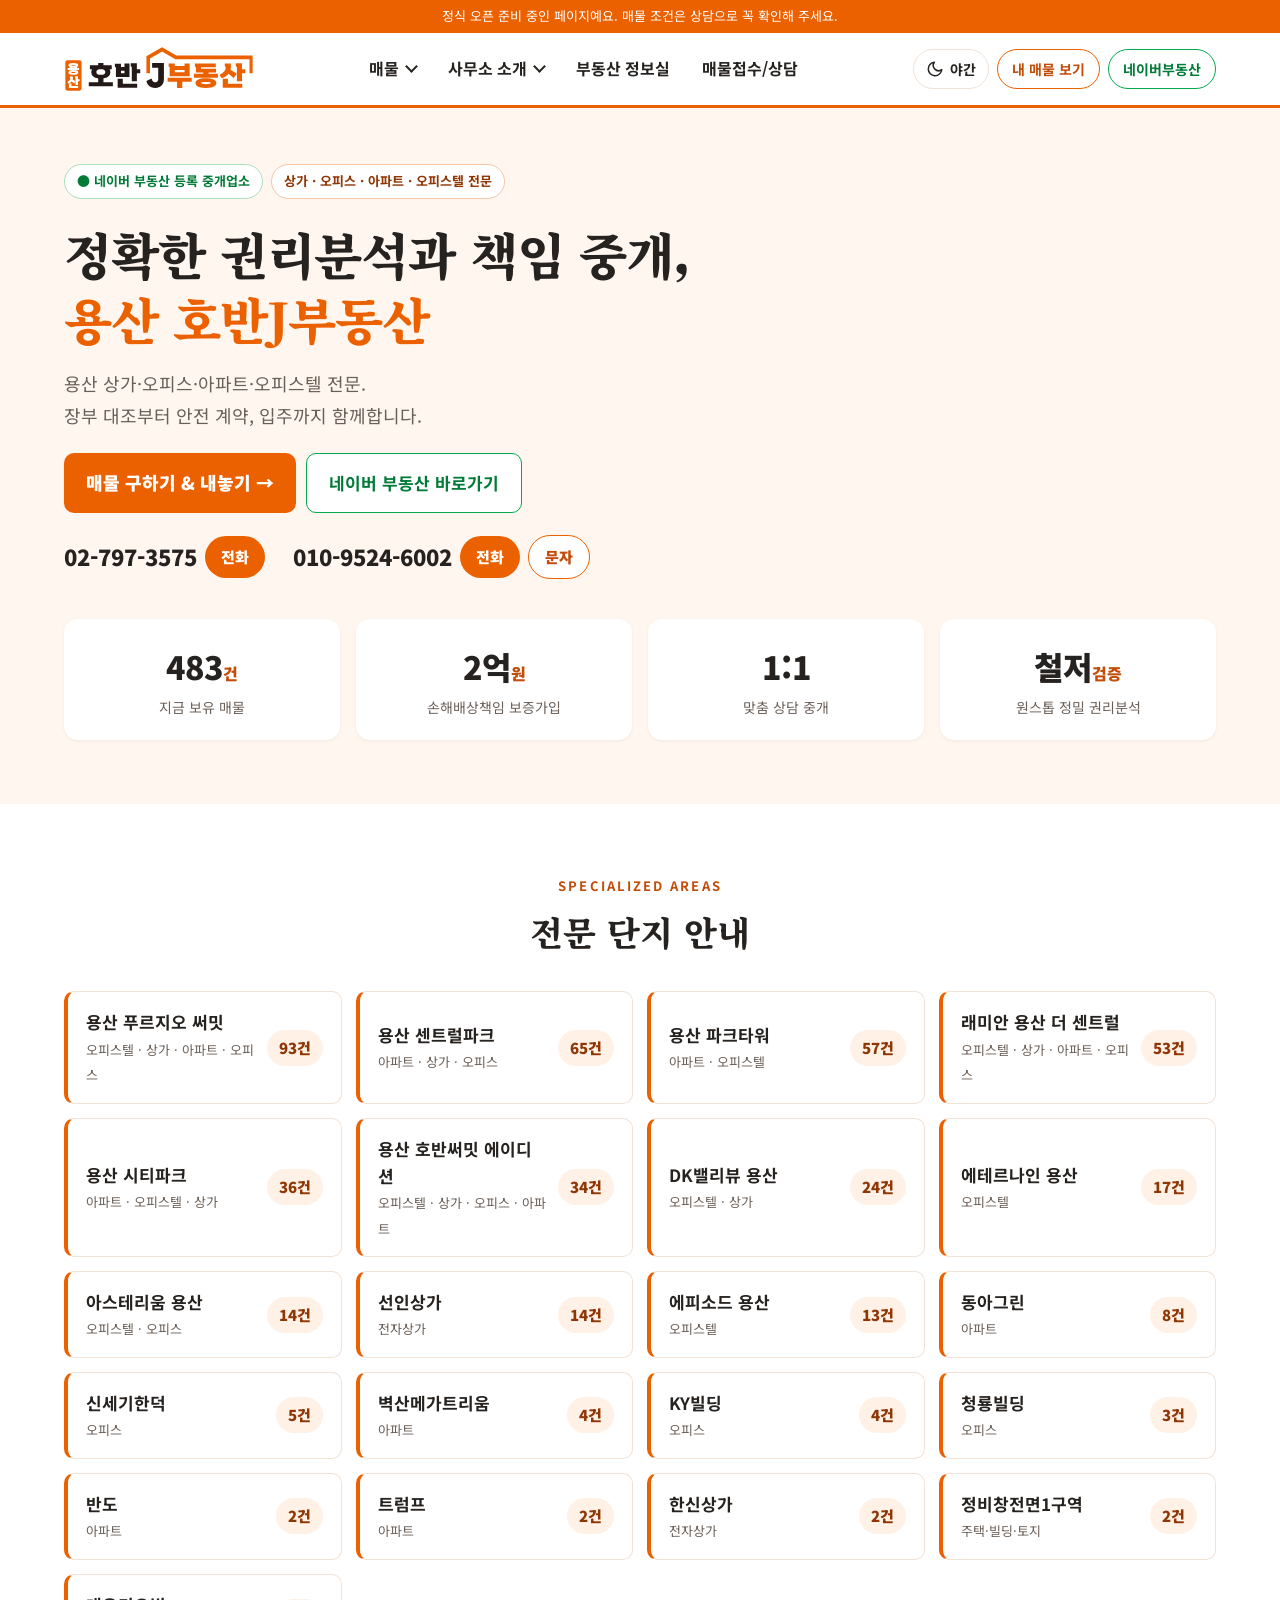
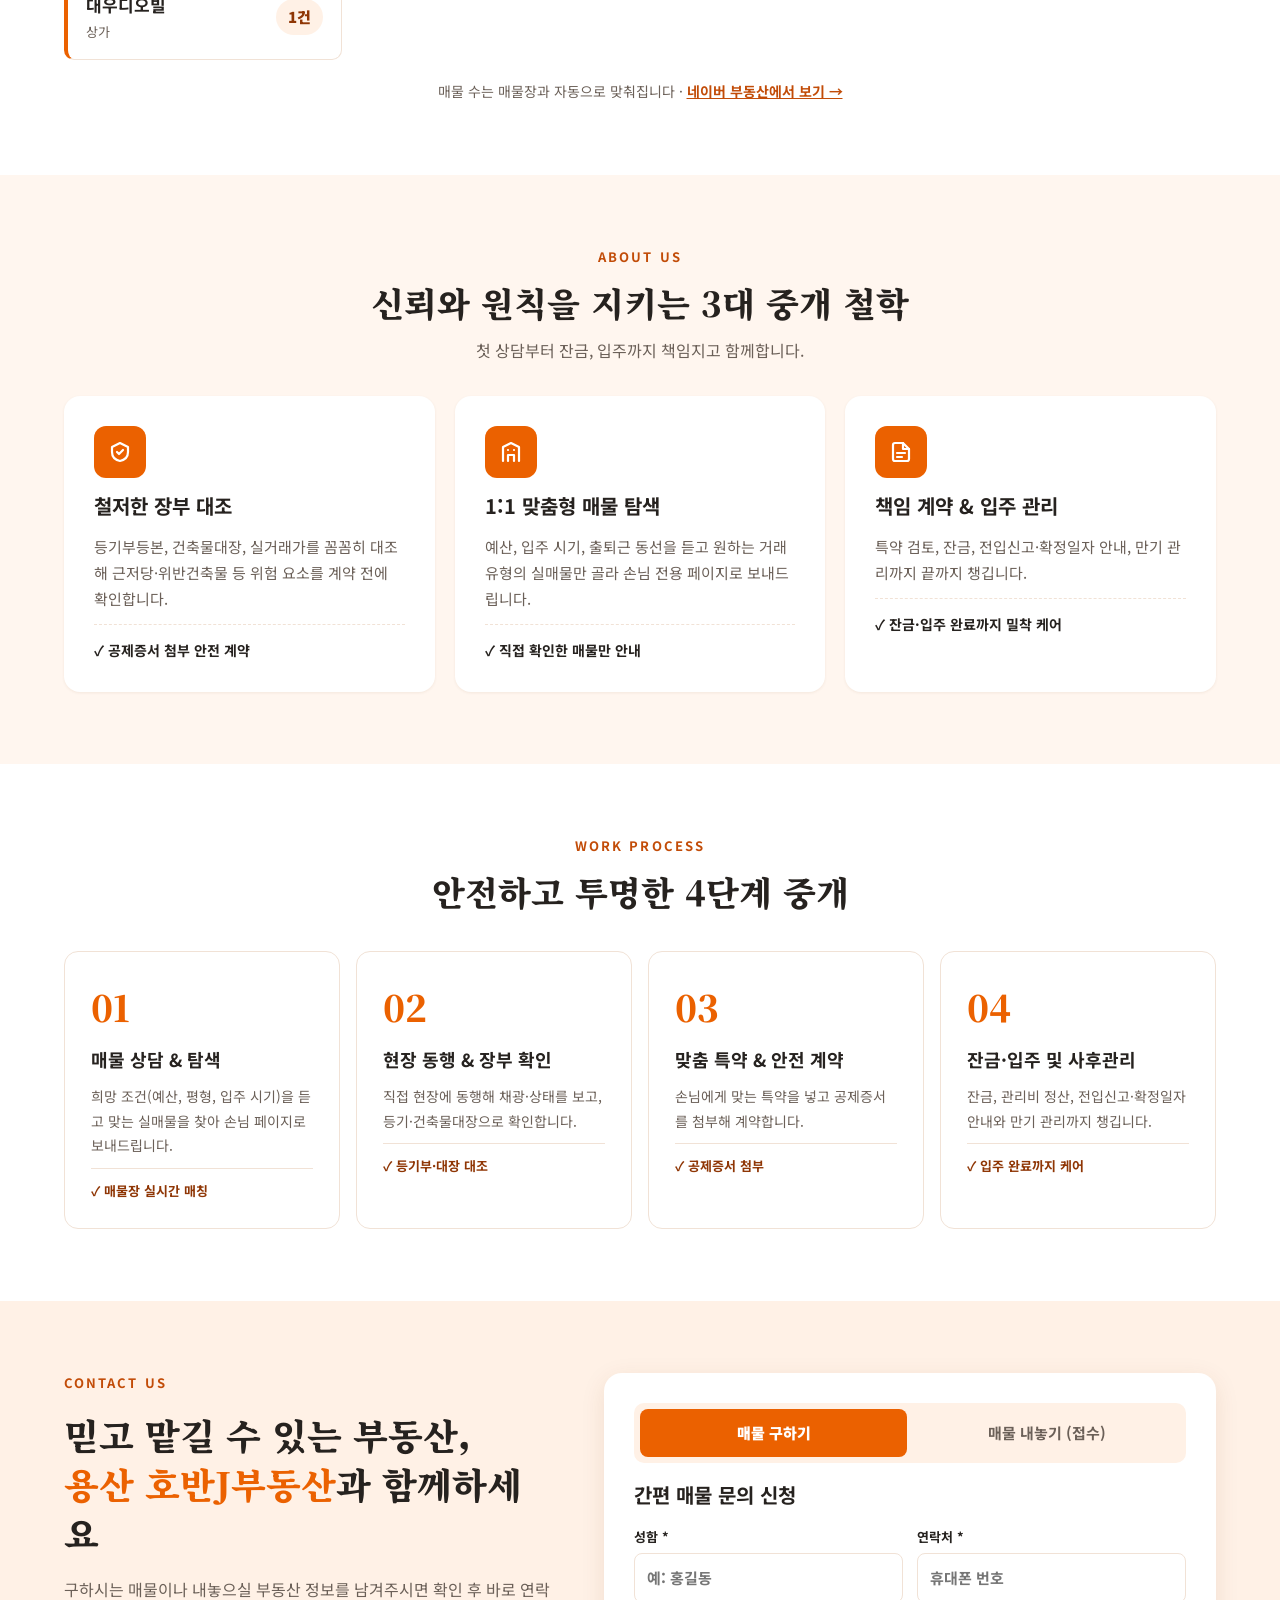
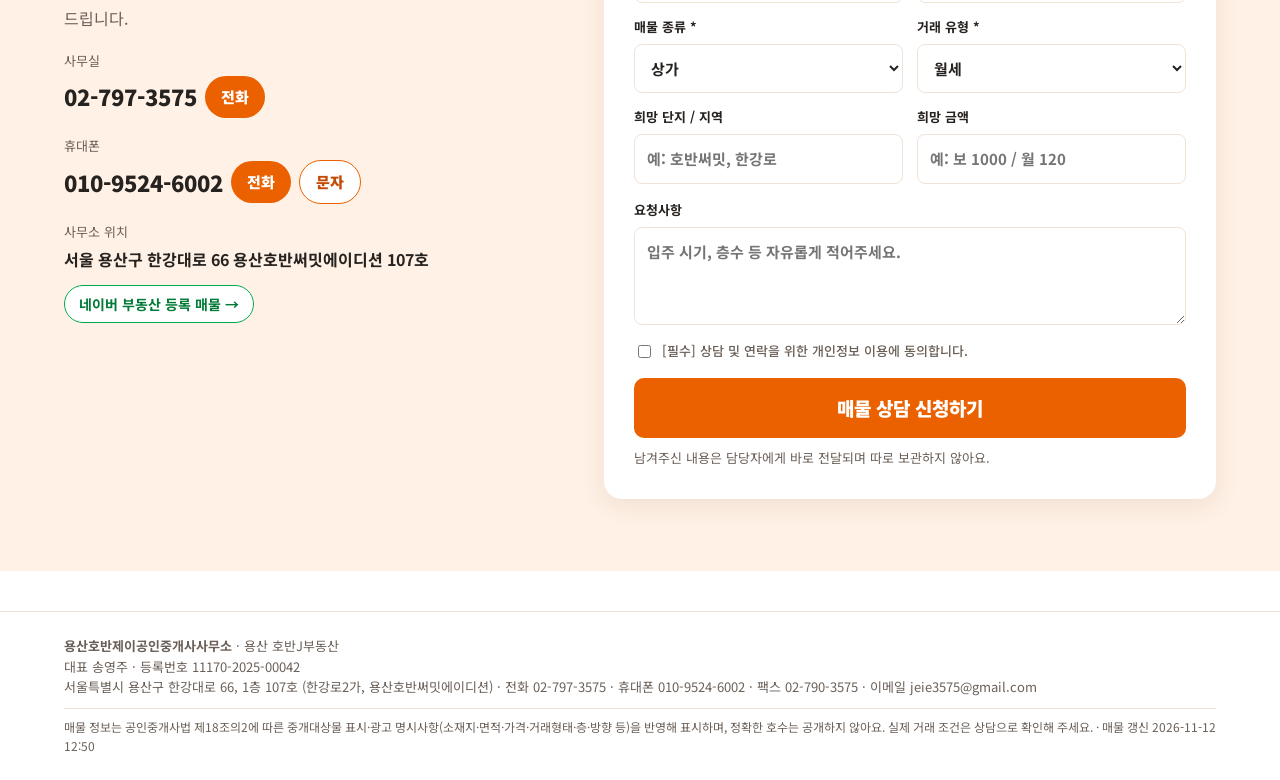
==== commit 7bf95a80: "사이트 갱신 2026-11-12 12:50" ====
--- a/index.html
+++ b/index.html
@@ -8,7 +8,7 @@
 <link rel="canonical" href="https://jeie-realty.github.io/">
 <link rel="icon" href="assets/logo.svg">
 <script>try{var t=localStorage.getItem("theme");if(t)document.documentElement.dataset.theme=t}catch(e){}</script>
-<link rel="stylesheet" href="assets/site.css?v=11121430">
+<link rel="stylesheet" href="assets/site.css?v=11121500">
 <script type="application/ld+json">{"@context":"https://schema.org","@type":"RealEstateAgent","name":"용산호반제이공인중개사사무소","alternateName":"용산 호반J부동산","address":{"@type":"PostalAddress","streetAddress":"서울특별시 용산구 한강대로 66, 1층 107호 (한강로2가, 용산호반써밋에이디션)","addressLocality":"서울특별시 용산구","addressCountry":"KR"},"telephone":"02-797-3575","faxNumber":"02-790-3575","email":"jeie3575@gmail.com","areaServed":["서울 용산구 한강로","용산","용산역"],"url":"https://jeie-realty.github.io/","sameAs":["https://m.land.naver.com/agency/info/jeie3575"]}</script>
 </head><body>
 <main class="home">
@@ -93,7 +93,7 @@
 </div></section>
 
 </main>
-<script src="assets/site.js?v=11121430"></script>
+<script src="assets/site.js?v=11121500"></script>
 <script>
 loadListings().then(L=>{chrome('index');
  document.getElementById('cnt').innerHTML=L.length+'<small>건</small>';
--- a/assets/site.css
+++ b/assets/site.css
@@ -1,6 +1,8 @@
 @import url("https://fonts.googleapis.com/css2?family=Noto+Sans+KR:wght@400;500;700;900&family=Noto+Serif+KR:wght@600;900&display=swap");
 :root{--bg:#ffffff;--card:#fff;--ink:#26221f;--mut:#6b6058;--line:#f1e2d6;--brand:#EB6100;--acc:#c24c08;--acc2:#fff1e6;--soft:#fff6ef;--chipink:#8f3605;--warn:#EB6100;--r:16px;--ph:linear-gradient(135deg,#ffd3b5,#f08a45);--tag:#c24c08;--foot:#ffffff;--shadow:0 1px 3px rgba(120,60,20,.08);--disp:"Noto Serif KR",serif;--body:"Noto Sans KR","Apple SD Gothic Neo",sans-serif;--naver:#027a38}
 /* 야간 모드: 버튼으로만 켬 */
+/* 야간 모드: 기기 설정을 따르고, 버튼으로 바꾸면 그걸 기억 */
+@media (prefers-color-scheme:dark){:root:not([data-theme="light"]){--bg:#17130f;--card:#211b16;--ink:#efe9e4;--mut:#a89d94;--line:#3a2f27;--brand:#EB6100;--acc:#ff9152;--acc2:#3a2516;--soft:#1f1812;--chipink:#ffb183;--warn:#c2500f;--naver:#5fd38f;--ph:linear-gradient(135deg,#8a4a24,#5a2c12);--tag:#d9560c;--foot:#1c1712;--shadow:0 4px 14px #0006}}
 :root[data-theme="dark"]{--bg:#17130f;--card:#211b16;--ink:#efe9e4;--mut:#a89d94;--line:#3a2f27;--brand:#EB6100;--acc:#ff9152;--acc2:#3a2516;--soft:#1f1812;--chipink:#ffb183;--warn:#c2500f;--naver:#5fd38f;--ph:linear-gradient(135deg,#8a4a24,#5a2c12);--tag:#d9560c;--foot:#1c1712;--shadow:0 4px 14px #0006}
 *{box-sizing:border-box}html,body{margin:0}body{background:var(--bg);color:var(--ink);font:16px/1.6 -apple-system,BlinkMacSystemFont,"Apple SD Gothic Neo","Noto Sans KR",sans-serif}
 a{color:var(--acc)}img{max-width:100%}
@@ -122,6 +124,7 @@
 @media (max-width:420px){.hbtn .pill:first-child{display:none}}
 
 .logo .dk{display:none}:root[data-theme="dark"] .logo .lt{display:none}:root[data-theme="dark"] .logo .dk{display:block}
+@media (prefers-color-scheme:dark){:root:not([data-theme="light"]) .logo .lt{display:none}:root:not([data-theme="light"]) .logo .dk{display:block}:root:not([data-theme="light"]) .badge{background:var(--card)}:root:not([data-theme="light"]) form.ask .hint.ok{color:#5fd38f}:root:not([data-theme="light"]) form.ask .hint.bad{color:#ff8a80}}
 .theme{font:inherit;display:flex;align-items:center;gap:6px;border:1px solid var(--line);background:var(--card);color:var(--ink);font-weight:700;font-size:14px;padding:7px 12px;border-radius:99px;cursor:pointer}
 :root[data-theme="dark"] .badge{background:var(--card)}
 :root[data-theme="dark"] .cx,:root[data-theme="dark"] .st{border-color:var(--line)}
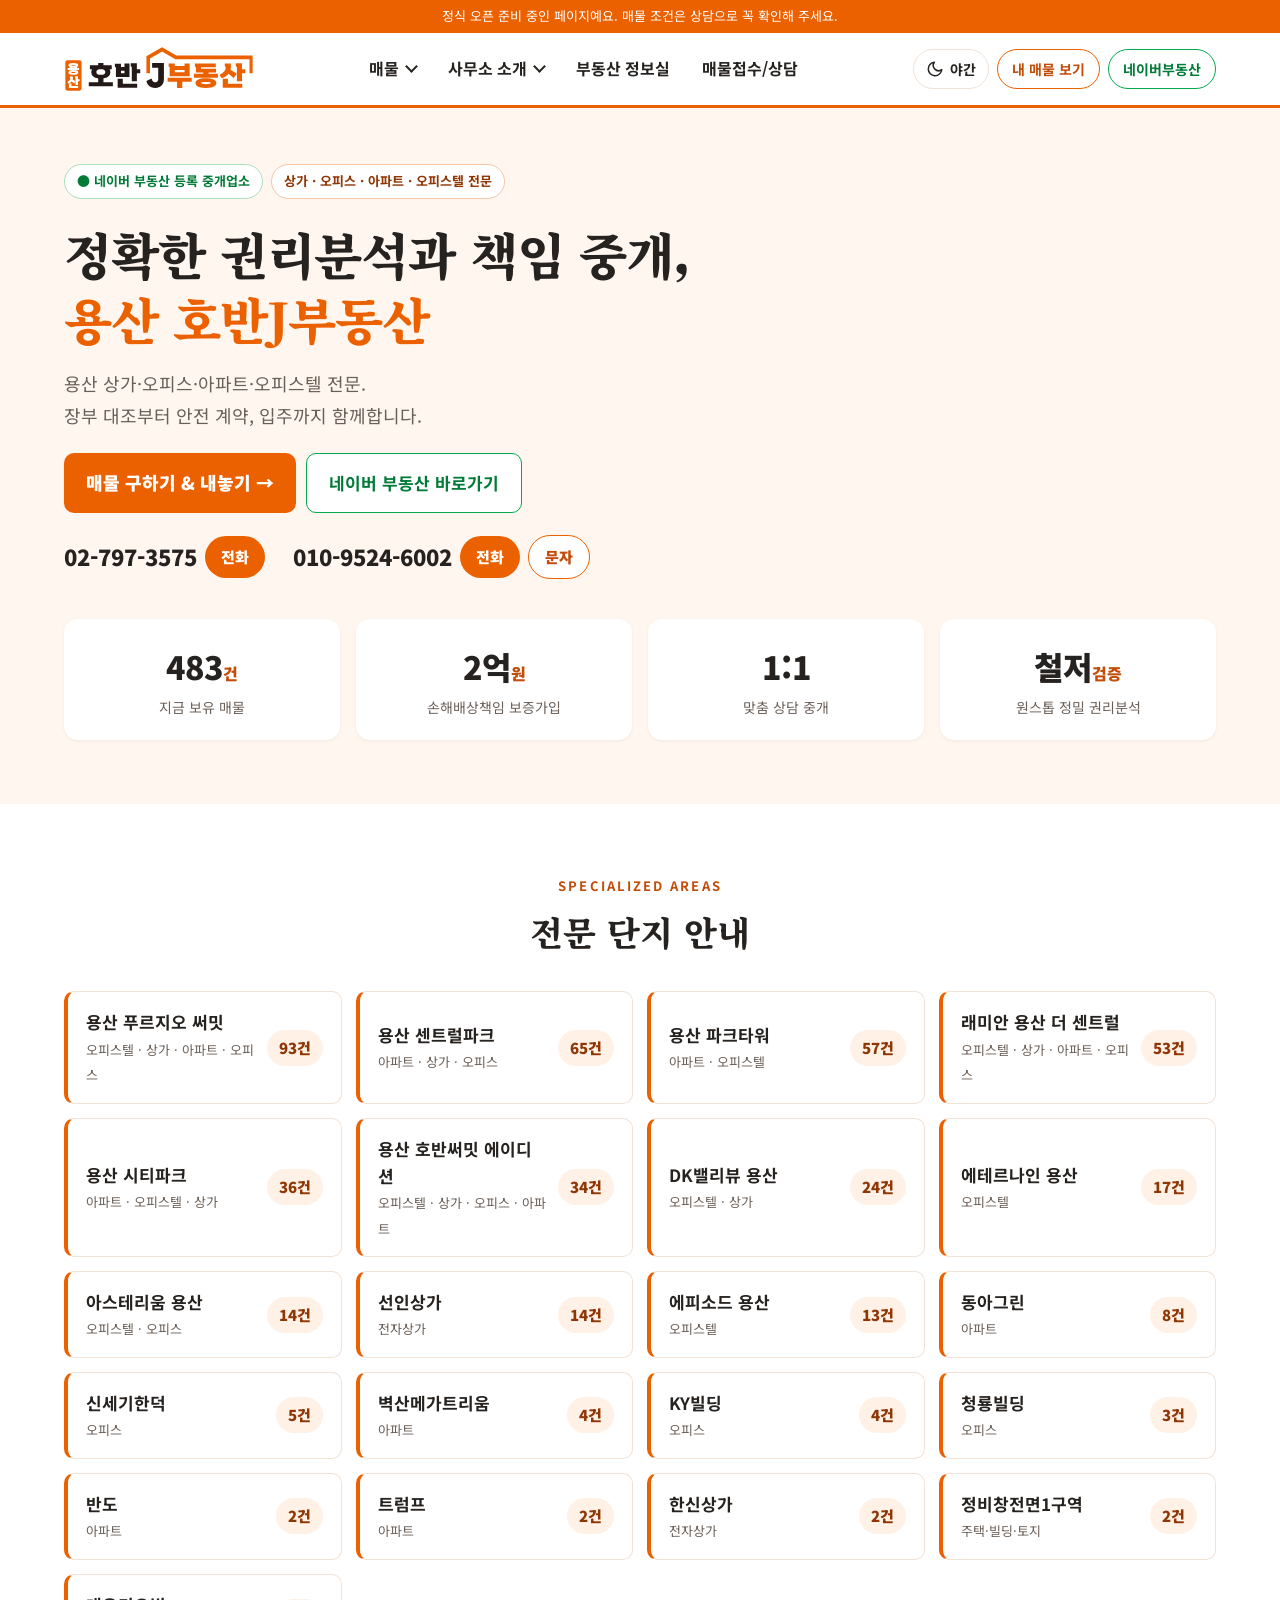
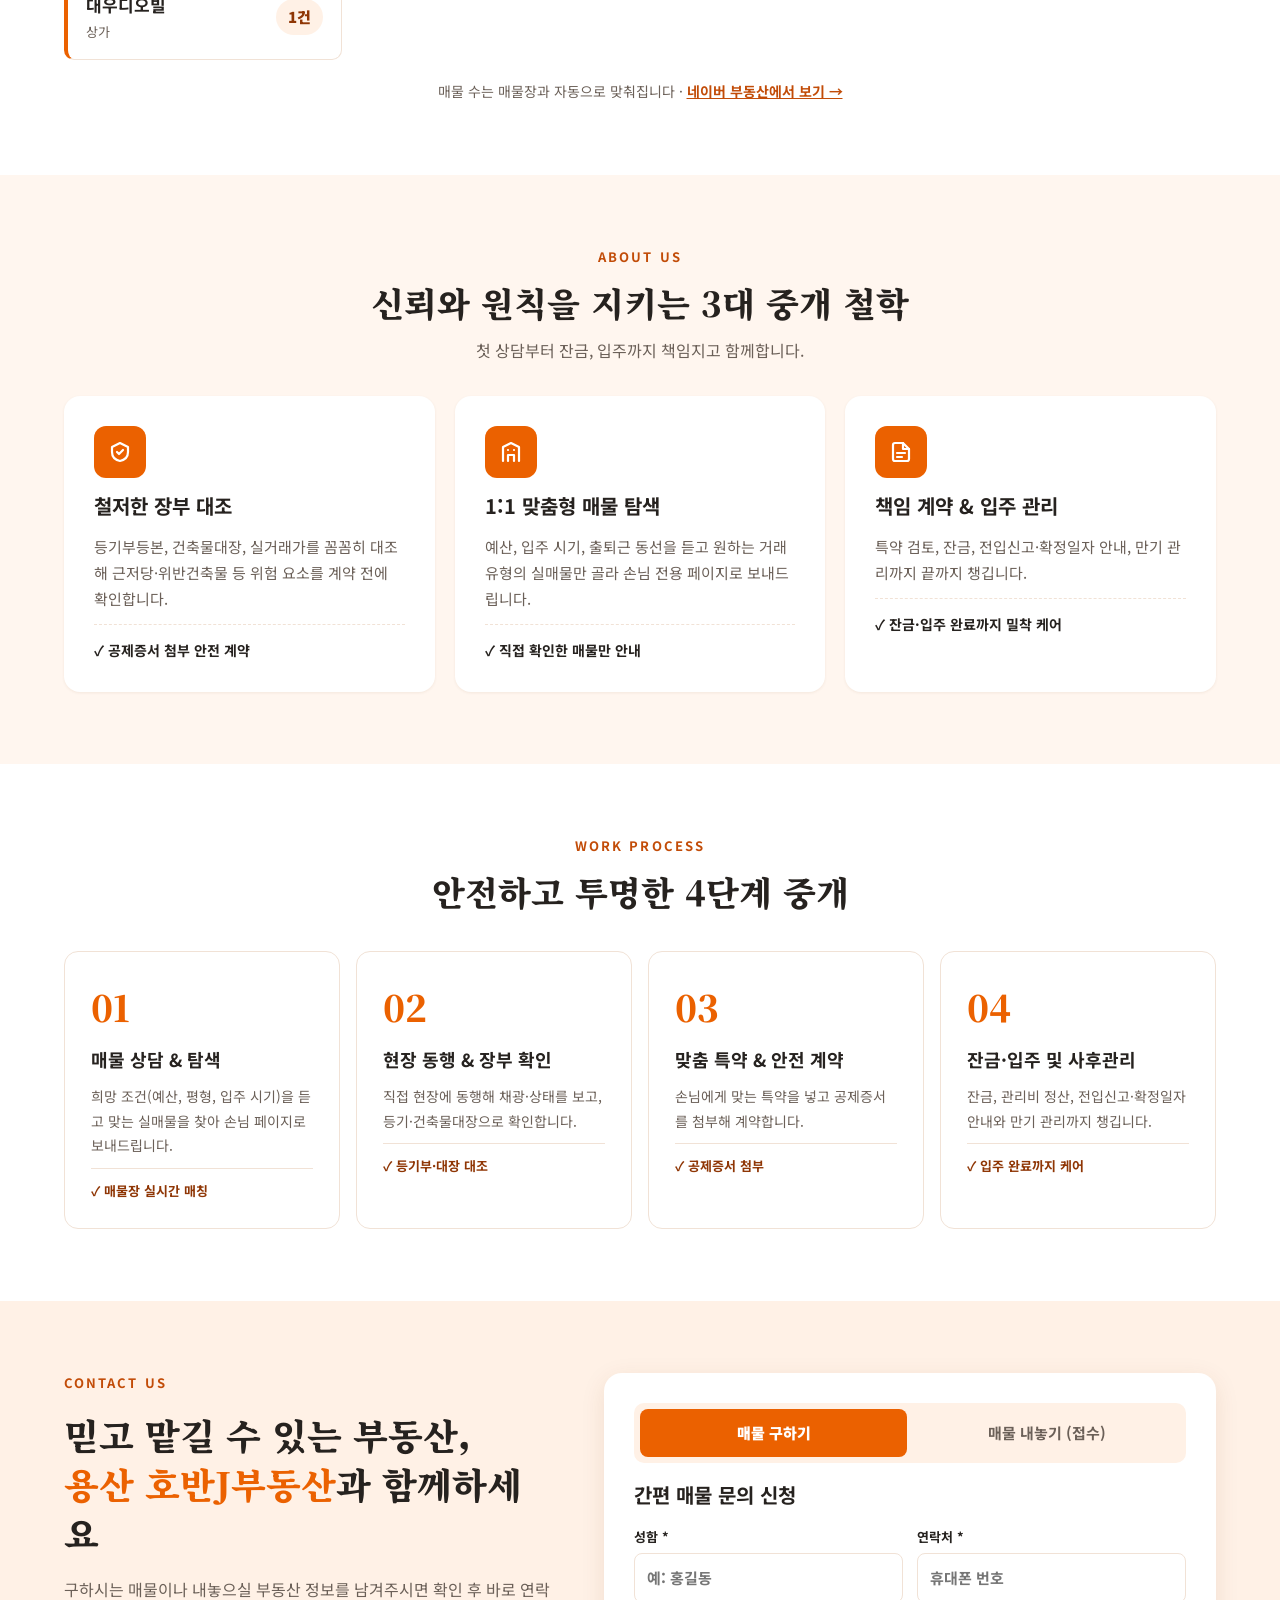
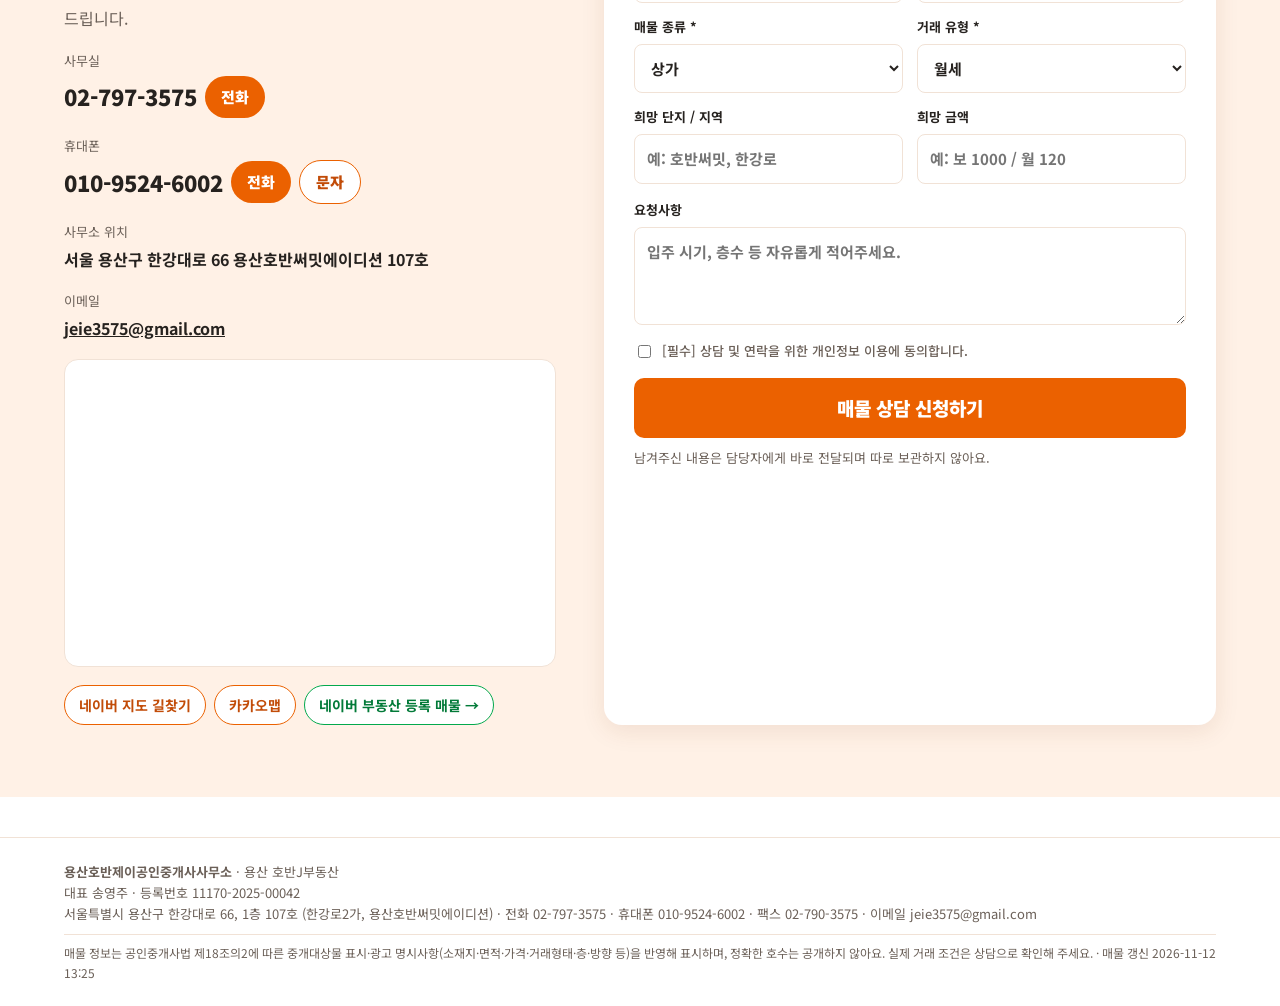
==== commit e1376dc4: "사이트 갱신 2026-11-12 13:25" ====
--- a/index.html
+++ b/index.html
@@ -8,7 +8,7 @@
 <link rel="canonical" href="https://jeie-realty.github.io/">
 <link rel="icon" href="assets/logo.svg">
 <script>try{var t=localStorage.getItem("theme");if(t)document.documentElement.dataset.theme=t}catch(e){}</script>
-<link rel="stylesheet" href="assets/site.css?v=11121500">
+<link rel="stylesheet" href="assets/site.css?v=11121330">
 <script type="application/ld+json">{"@context":"https://schema.org","@type":"RealEstateAgent","name":"용산호반제이공인중개사사무소","alternateName":"용산 호반J부동산","address":{"@type":"PostalAddress","streetAddress":"서울특별시 용산구 한강대로 66, 1층 107호 (한강로2가, 용산호반써밋에이디션)","addressLocality":"서울특별시 용산구","addressCountry":"KR"},"telephone":"02-797-3575","faxNumber":"02-790-3575","email":"jeie3575@gmail.com","areaServed":["서울 용산구 한강로","용산","용산역"],"url":"https://jeie-realty.github.io/","sameAs":["https://m.land.naver.com/agency/info/jeie3575"]}</script>
 </head><body>
 <main class="home">
@@ -72,7 +72,9 @@
   <div><span class="lb">사무실</span><div class="ph1"><b>02-797-3575</b><a class="call" href="tel:027973575">전화</a></div></div>
   <div><span class="lb">휴대폰</span><div class="ph1"><b>010-9524-6002</b><a class="call" href="tel:01095246002">전화</a><a class="sms" href="sms:01095246002">문자</a></div></div>
   <div><span class="lb">사무소 위치</span><b>서울 용산구 한강대로 66 용산호반써밋에이디션 107호</b></div>
-  <div><a class="pill naver" href="https://m.land.naver.com/agency/info/jeie3575" rel="noopener">네이버 부동산 등록 매물 →</a></div>
+  <div><span class="lb">이메일</span><b><a href="mailto:jeie3575@gmail.com" style="color:inherit">jeie3575@gmail.com</a></b></div>
+  <div class="cmap"><iframe title="용산 호반J부동산 위치 지도" src="https://maps.google.com/maps?q=%EC%84%9C%EC%9A%B8%20%EC%9A%A9%EC%82%B0%EA%B5%AC%20%ED%95%9C%EA%B0%95%EB%8C%80%EB%A1%9C%2066&hl=ko&z=17&output=embed" loading="lazy" referrerpolicy="no-referrer" allowfullscreen></iframe></div>
+  <div class="maplinks"><a class="pill" href="https://map.naver.com/p/search/%EC%84%9C%EC%9A%B8%20%EC%9A%A9%EC%82%B0%EA%B5%AC%20%ED%95%9C%EA%B0%95%EB%8C%80%EB%A1%9C%2066" target="_blank" rel="noopener">네이버 지도 길찾기</a><a class="pill" href="https://map.kakao.com/link/search/%EC%84%9C%EC%9A%B8%20%EC%9A%A9%EC%82%B0%EA%B5%AC%20%ED%95%9C%EA%B0%95%EB%8C%80%EB%A1%9C%2066" target="_blank" rel="noopener">카카오맵</a><a class="pill naver" href="https://m.land.naver.com/agency/info/jeie3575" rel="noopener">네이버 부동산 등록 매물 →</a></div>
  </div>
  <form class="ask" id="ask">
   <div class="tabs" role="tablist"><button type="button" class="on" data-k="구하기">매물 구하기</button><button type="button" data-k="내놓기">매물 내놓기 (접수)</button></div>
--- a/assets/site.css
+++ b/assets/site.css
@@ -131,3 +131,7 @@
 @media (max-width:420px){.theme span{display:none}}
 form.ask .hint.ok{color:#027a38;font-weight:700}form.ask .hint.bad{color:#b42318;font-weight:700}
 :root[data-theme="dark"] form.ask .hint.ok{color:#5fd38f}:root[data-theme="dark"] form.ask .hint.bad{color:#ff8a80}
+
+.cmap{border-radius:14px;overflow:hidden;border:1px solid var(--line);aspect-ratio:16/10;background:var(--card)}
+.cmap iframe{width:100%;height:100%;border:0;display:block}
+.maplinks{display:flex;flex-wrap:wrap;gap:8px}
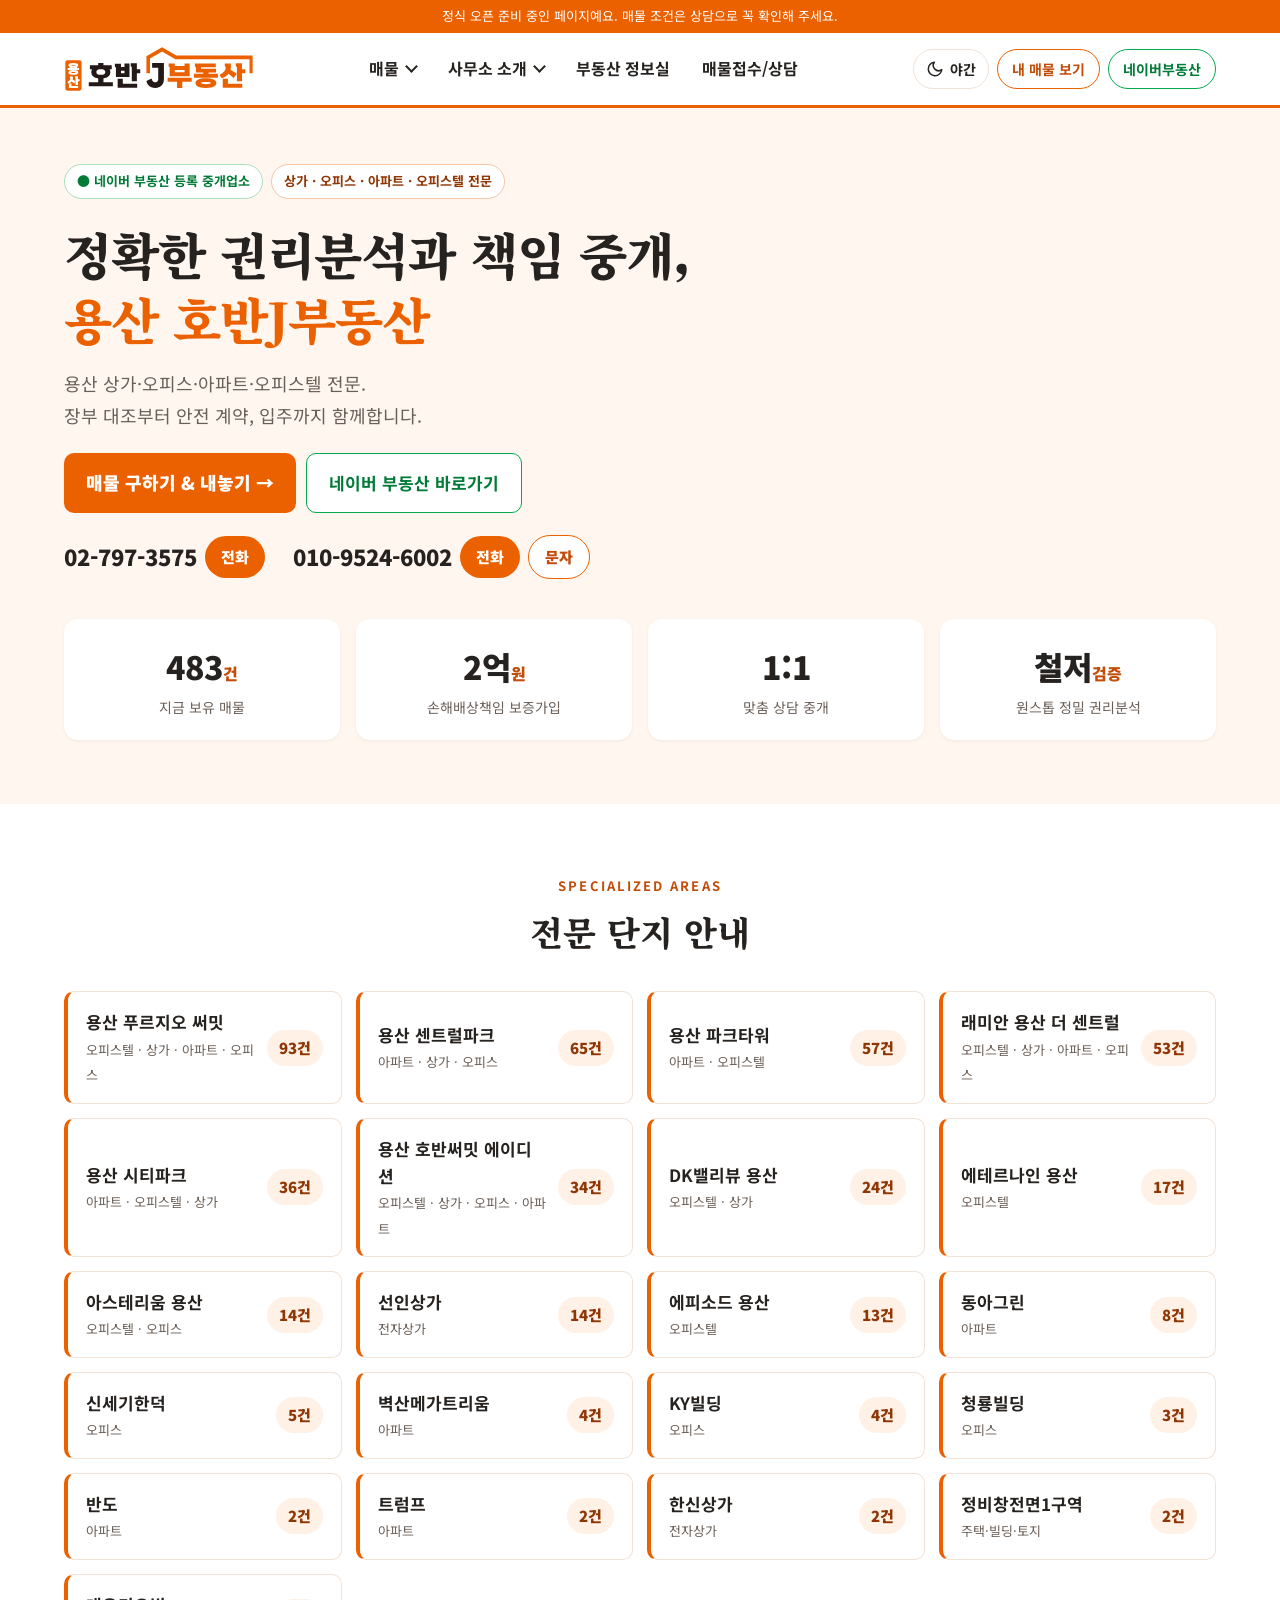
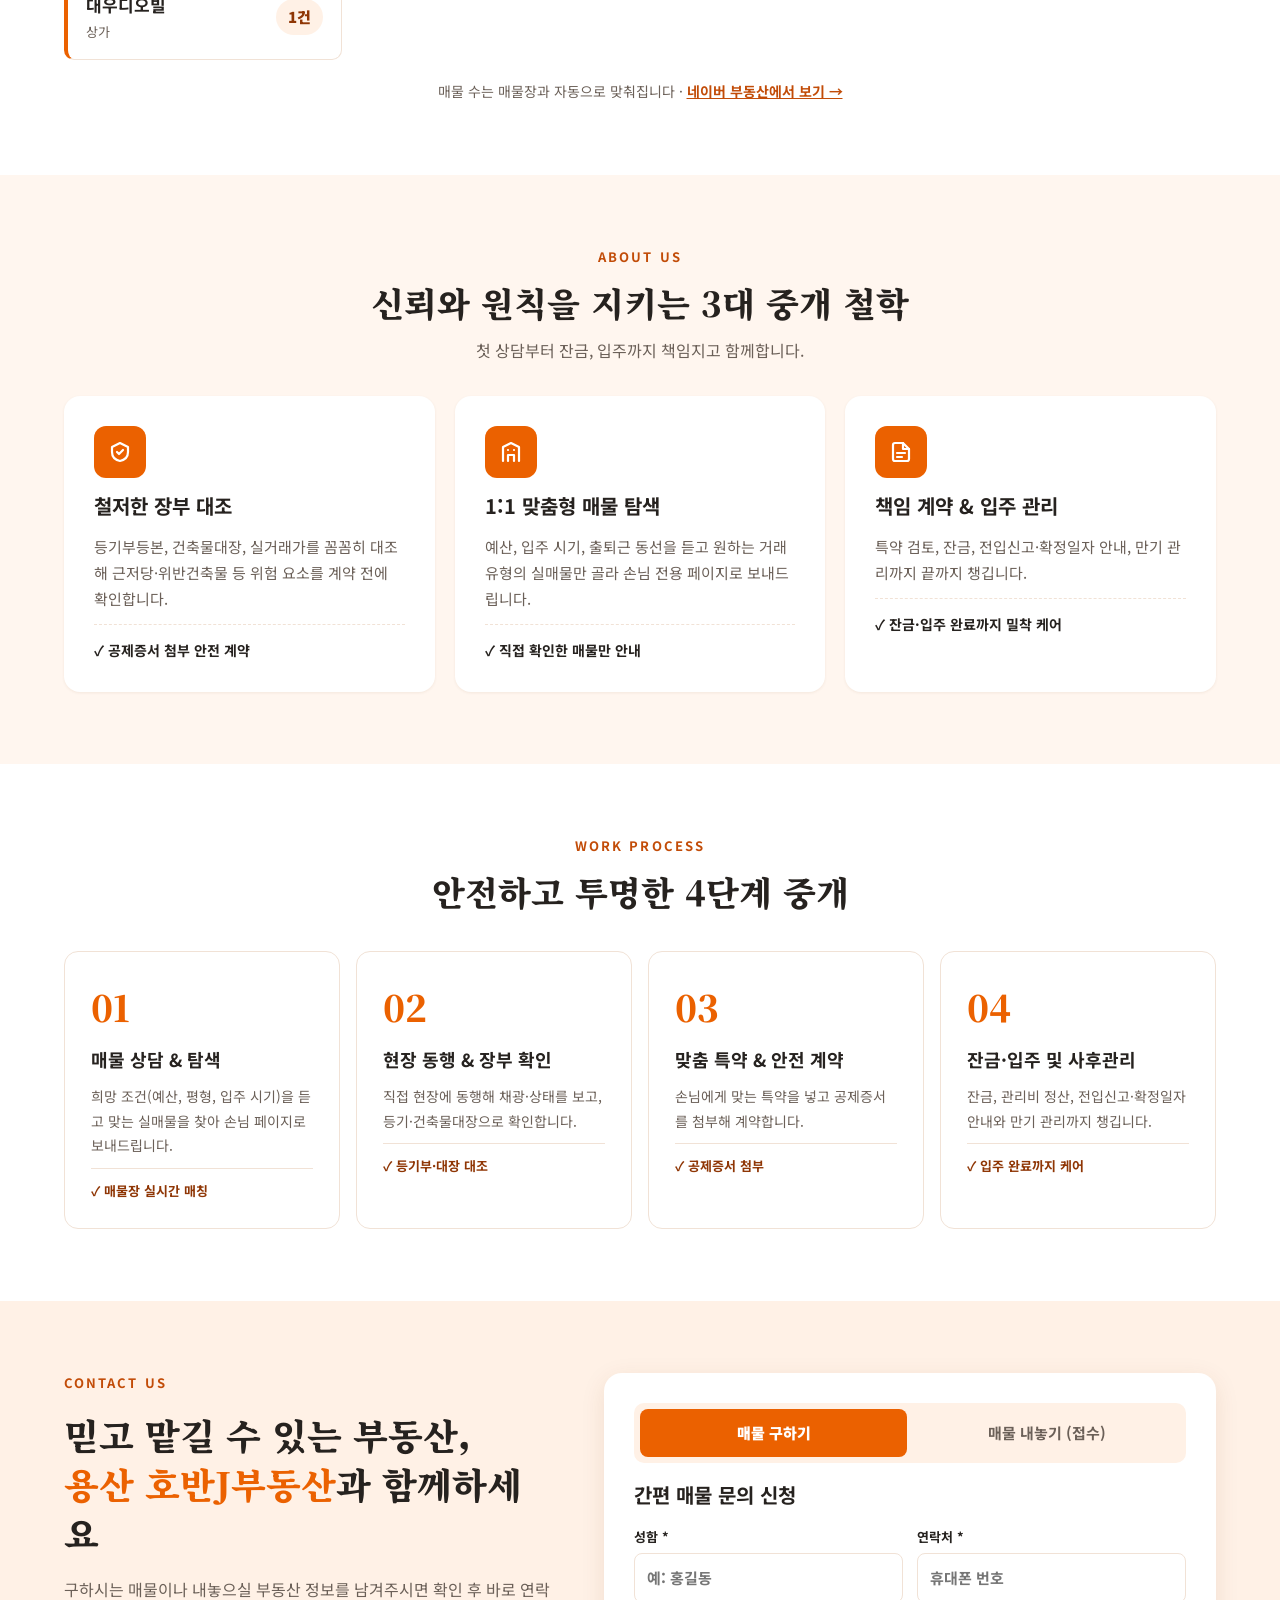
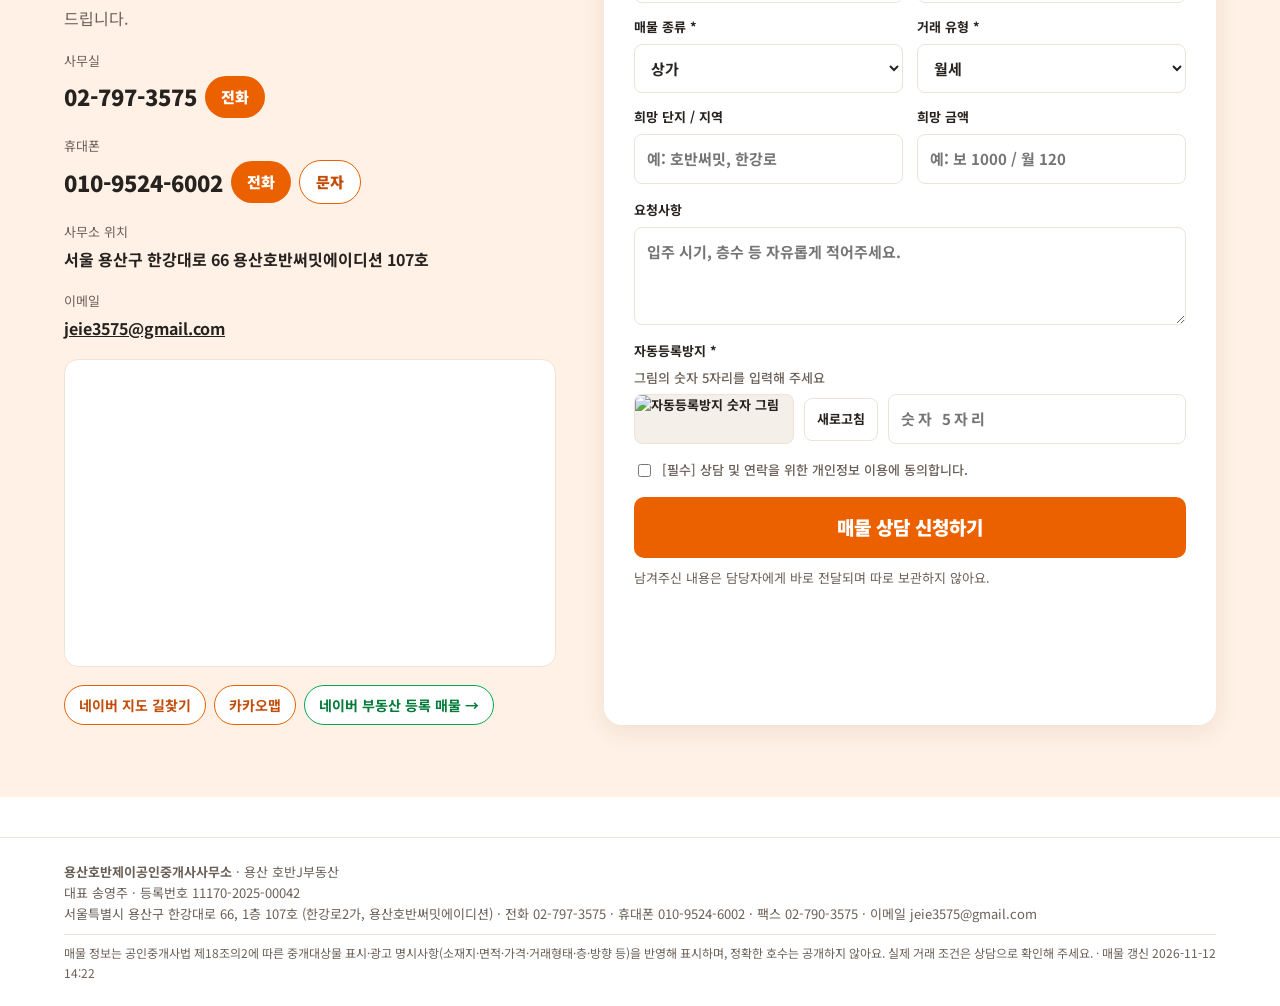
==== commit 9e2f8368: "사이트 갱신 2026-11-12 14:22" ====
--- a/index.html
+++ b/index.html
@@ -8,7 +8,7 @@
 <link rel="canonical" href="https://jeie-realty.github.io/">
 <link rel="icon" href="assets/logo.svg">
 <script>try{var t=localStorage.getItem("theme");if(t)document.documentElement.dataset.theme=t}catch(e){}</script>
-<link rel="stylesheet" href="assets/site.css?v=11121330">
+<link rel="stylesheet" href="assets/site.css?v=11121700">
 <script type="application/ld+json">{"@context":"https://schema.org","@type":"RealEstateAgent","name":"용산호반제이공인중개사사무소","alternateName":"용산 호반J부동산","address":{"@type":"PostalAddress","streetAddress":"서울특별시 용산구 한강대로 66, 1층 107호 (한강로2가, 용산호반써밋에이디션)","addressLocality":"서울특별시 용산구","addressCountry":"KR"},"telephone":"02-797-3575","faxNumber":"02-790-3575","email":"jeie3575@gmail.com","areaServed":["서울 용산구 한강로","용산","용산역"],"url":"https://jeie-realty.github.io/","sameAs":["https://m.land.naver.com/agency/info/jeie3575"]}</script>
 </head><body>
 <main class="home">
@@ -88,6 +88,8 @@
    <label>희망 금액<input name="price" placeholder="예: 보 1000 / 월 120"></label>
   </div>
   <label>요청사항<textarea name="req" rows="3" placeholder="입주 시기, 층수 등 자유롭게 적어주세요."></textarea></label>
+  <label>자동등록방지 * <span style="font-weight:500;color:var(--mut)">그림의 숫자 5자리를 입력해 주세요</span>
+   <span class="cap"><img id="capimg" alt="자동등록방지 숫자 그림"><button type="button" class="re" id="capre">새로고침</button><input name="cap" inputmode="numeric" autocomplete="off" maxlength="5" required placeholder="숫자 5자리"></span></label>
   <label class="agree"><input type="checkbox" name="ok" required>[필수] 상담 및 연락을 위한 개인정보 이용에 동의합니다.</label>
   <button type="submit">매물 상담 신청하기</button>
   <p class="hint" id="askmsg" role="status">남겨주신 내용은 담당자에게 바로 전달되며 따로 보관하지 않아요.</p>
@@ -107,12 +109,19 @@
 let mode='구하기';
 document.querySelectorAll('.tabs button').forEach(b=>b.onclick=()=>{mode=b.dataset.k;document.querySelectorAll('.tabs button').forEach(o=>o.classList.toggle('on',o===b))});
 const SB='https://ctgaawyuwqihybxrdcgt.supabase.co',KEY='sb_publishable_g-3Lbb_ygZL5gTvDvU06OA_HoWDzGaE';
+let capId=null;const H={'Content-Type':'application/json',apikey:KEY,Authorization:'Bearer '+KEY};
+async function loadCap(){capId=null;const im=document.getElementById('capimg');im.removeAttribute('src');
+ try{const r=await fetch(SB+'/rest/v1/rpc/get_captcha',{method:'POST',headers:H,body:'{}'});const j=r.ok?await r.json():null;
+  if(j&&j.id){capId=j.id;im.src='data:image/svg+xml;charset=utf-8,'+encodeURIComponent(j.svg)}}catch(_){}}
+document.getElementById('capre').onclick=()=>{loadCap();document.querySelector('#ask [name=cap]').value=''};loadCap();
 document.getElementById('ask').onsubmit=async e=>{e.preventDefault();const fm=e.target,f=new FormData(fm),g=k=>(f.get(k)||'').toString().trim(),btn=fm.querySelector('button[type=submit]'),msg=document.getElementById('askmsg');
  btn.disabled=true;btn.textContent='보내는 중…';let r='';
- try{const res=await fetch(SB+'/rest/v1/rpc/submit_inquiry',{method:'POST',headers:{'Content-Type':'application/json',apikey:KEY,Authorization:'Bearer '+KEY},
-  body:JSON.stringify({p_mode:mode,p_name:g('name'),p_tel:g('tel'),p_kind:g('kind'),p_deal:g('deal'),p_where:g('where'),p_price:g('price'),p_req:g('req')})});r=res.ok?await res.json():'err'}catch(_){r='err'}
+ try{const res=await fetch(SB+'/rest/v1/rpc/submit_inquiry',{method:'POST',headers:H,
+  body:JSON.stringify({p_cap_id:capId,p_cap:g('cap'),p_mode:mode,p_name:g('name'),p_tel:g('tel'),p_kind:g('kind'),p_deal:g('deal'),p_where:g('where'),p_price:g('price'),p_req:g('req')})});r=res.ok?await res.json():'err'}catch(_){r='err'}
  btn.disabled=false;btn.textContent='매물 상담 신청하기';
+ if(r!=='ok')fm.querySelector('[name=cap]').value='';loadCap();
  if(r==='ok'){fm.reset();msg.textContent='접수됐어요. 확인 후 바로 연락드릴게요.';msg.className='hint ok'}
+ else if(r==='captcha'){msg.textContent='자동등록방지 숫자가 맞지 않아요. 새 그림의 숫자를 입력해 주세요.';msg.className='hint bad'}
  else if(r==='invalid'){msg.textContent='성함과 연락처를 다시 확인해 주세요.';msg.className='hint bad'}
  else{msg.textContent='지금 접수가 어려워요. 02-797-3575 또는 010-9524-6002로 연락 주세요.';msg.className='hint bad'}};
 </script>
--- a/assets/site.css
+++ b/assets/site.css
@@ -135,3 +135,7 @@
 .cmap{border-radius:14px;overflow:hidden;border:1px solid var(--line);aspect-ratio:16/10;background:var(--card)}
 .cmap iframe{width:100%;height:100%;border:0;display:block}
 .maplinks{display:flex;flex-wrap:wrap;gap:8px}
+form.ask .cap{display:flex;flex-wrap:wrap;align-items:center;gap:10px}
+form.ask .cap img{width:160px;height:50px;border-radius:8px;border:1px solid var(--line);background:#f4efe9}
+form.ask .cap .re{font:inherit;font-size:13px;font-weight:700;padding:10px 12px;border:1px solid var(--line);border-radius:8px;background:var(--bg);color:var(--ink);cursor:pointer}
+form.ask .cap input{flex:1 1 140px;min-width:0;letter-spacing:.2em}
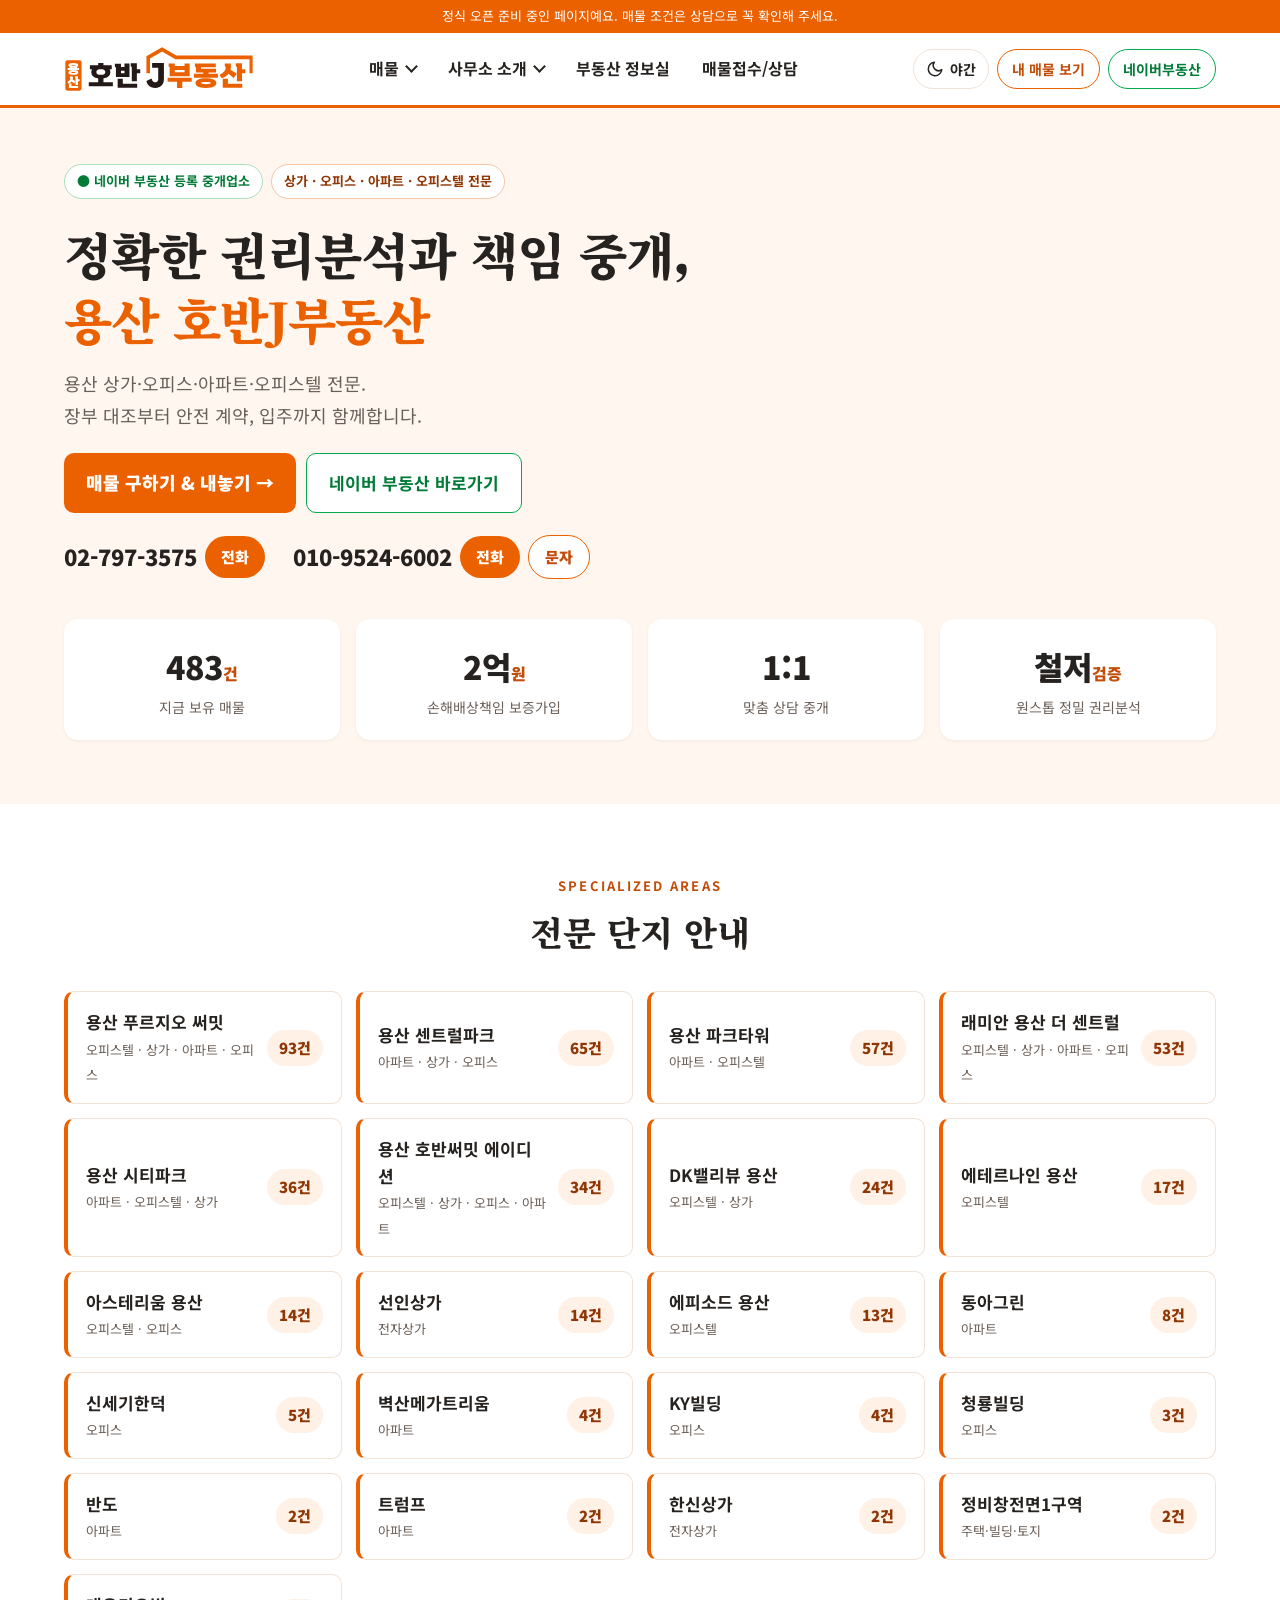
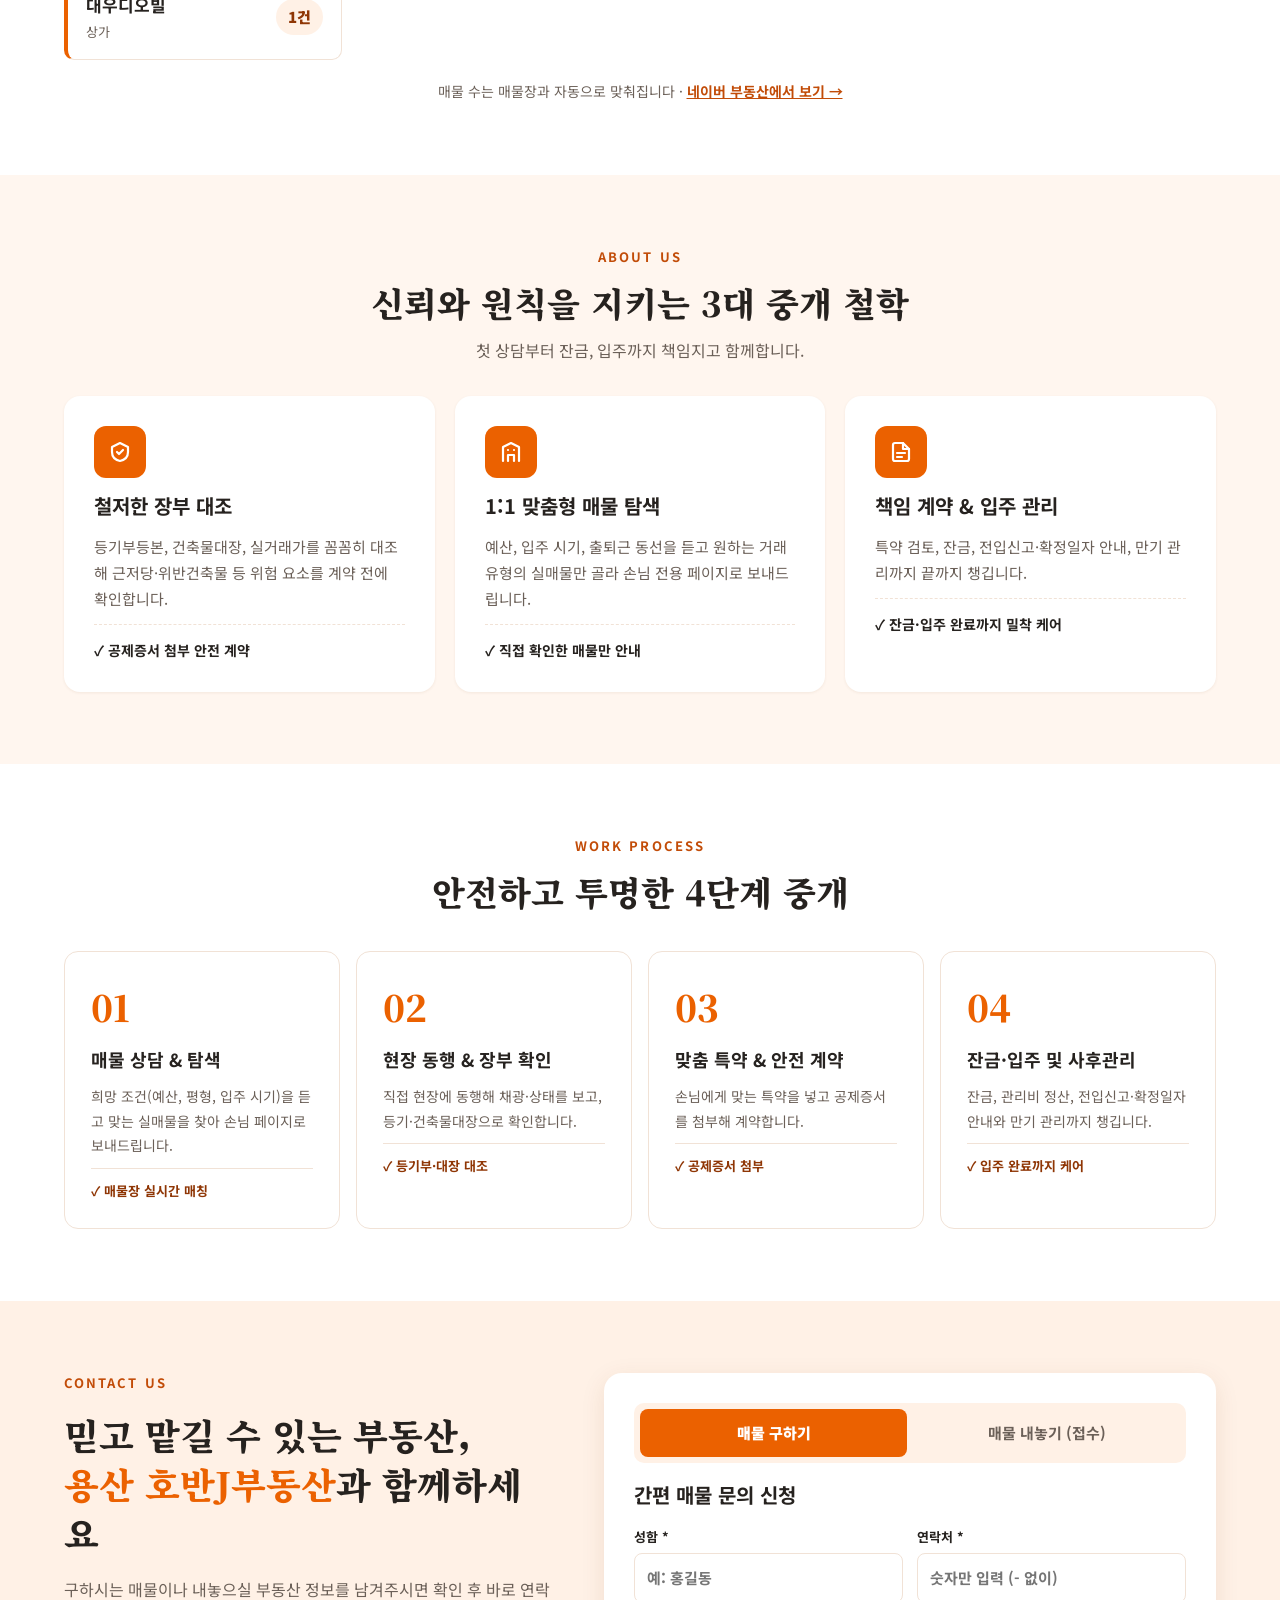
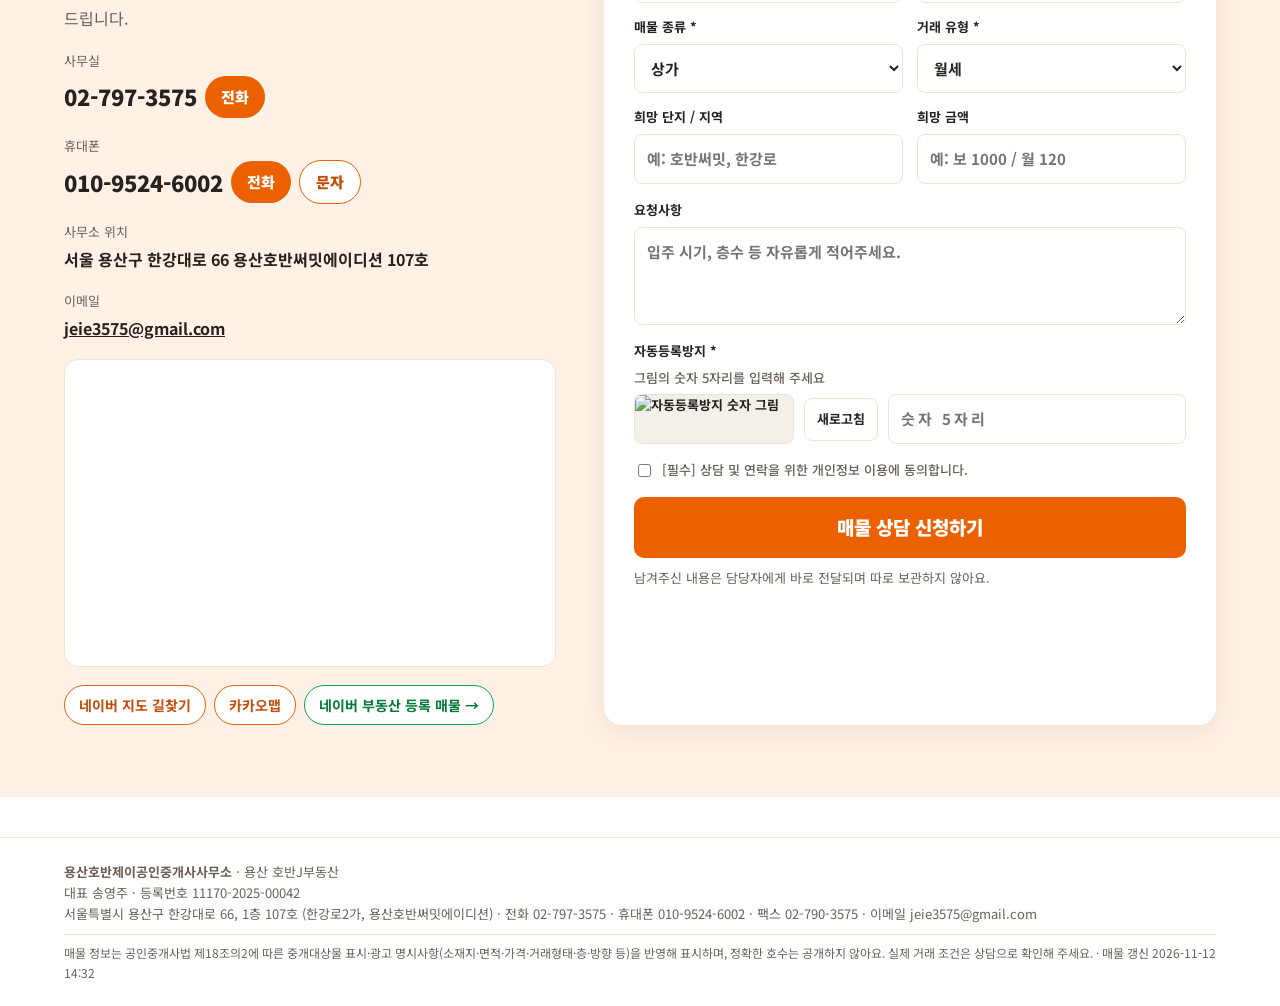
==== commit ff77f826: "사이트 갱신 2026-11-12 15:05" ====
--- a/index.html
+++ b/index.html
@@ -9,6 +9,7 @@
 <link rel="icon" href="assets/logo.svg">
 <script>try{var t=localStorage.getItem("theme");if(t)document.documentElement.dataset.theme=t}catch(e){}</script>
 <link rel="stylesheet" href="assets/site.css?v=11121700">
+<style>form.ask label[hidden]{display:none}</style>
 <script type="application/ld+json">{"@context":"https://schema.org","@type":"RealEstateAgent","name":"용산호반제이공인중개사사무소","alternateName":"용산 호반J부동산","address":{"@type":"PostalAddress","streetAddress":"서울특별시 용산구 한강대로 66, 1층 107호 (한강로2가, 용산호반써밋에이디션)","addressLocality":"서울특별시 용산구","addressCountry":"KR"},"telephone":"02-797-3575","faxNumber":"02-790-3575","email":"jeie3575@gmail.com","areaServed":["서울 용산구 한강로","용산","용산역"],"url":"https://jeie-realty.github.io/","sameAs":["https://m.land.naver.com/agency/info/jeie3575"]}</script>
 </head><body>
 <main class="home">
@@ -81,10 +82,13 @@
   <h3 style="margin:0;font-size:20px">간편 매물 문의 신청</h3>
   <div class="fg">
    <label>성함 *<input name="name" required placeholder="예: 홍길동"></label>
-   <label>연락처 *<input name="tel" type="tel" required placeholder="휴대폰 번호"></label>
+   <label>연락처 *<input name="tel" type="tel" inputmode="numeric" maxlength="12" required placeholder="숫자만 입력 (- 없이)"></label>
    <label>매물 종류 *<select name="kind"><option>상가</option><option>오피스</option><option>아파트</option><option>오피스텔</option><option>기타</option></select></label>
    <label>거래 유형 *<select name="deal"><option>월세</option><option>전세</option><option>매매</option></select></label>
-   <label>희망 단지 / 지역<input name="where" placeholder="예: 호반써밋, 한강로"></label>
+   <label class="m-find">희망 단지 / 지역<input name="where" placeholder="예: 호반써밋, 한강로"></label>
+   <label class="m-own" hidden>단지명 *<input name="odanji" placeholder="예: 용산 호반써밋"></label>
+   <label class="m-own" hidden>동<input name="odong" placeholder="예: 101 (동이 없으면 비워두세요)"></label>
+   <label class="m-own" hidden>호실 *<input name="oho" placeholder="예: 1203"></label>
    <label>희망 금액<input name="price" placeholder="예: 보 1000 / 월 120"></label>
   </div>
   <label>요청사항<textarea name="req" rows="3" placeholder="입주 시기, 층수 등 자유롭게 적어주세요."></textarea></label>
@@ -107,7 +111,11 @@
  if(location.hash){const t=document.querySelector(location.hash);if(t)t.scrollIntoView()}
 });
 let mode='구하기';
-document.querySelectorAll('.tabs button').forEach(b=>b.onclick=()=>{mode=b.dataset.k;document.querySelectorAll('.tabs button').forEach(o=>o.classList.toggle('on',o===b))});
+function setMode(k){mode=k;document.querySelectorAll('.tabs button').forEach(o=>o.classList.toggle('on',o.dataset.k===k));const own=k==='내놓기';
+ document.querySelectorAll('#ask .m-own').forEach(l=>l.hidden=!own);document.querySelectorAll('#ask .m-find').forEach(l=>l.hidden=own);
+ ['odanji','oho'].forEach(n=>document.querySelector('#ask [name='+n+']').required=own)}
+document.querySelectorAll('.tabs button').forEach(b=>b.onclick=()=>setMode(b.dataset.k));
+document.querySelector('#ask [name=tel]').addEventListener('input',e=>{const v=e.target.value.replace(/\D/g,'');if(v!==e.target.value)e.target.value=v});
 const SB='https://ctgaawyuwqihybxrdcgt.supabase.co',KEY='sb_publishable_g-3Lbb_ygZL5gTvDvU06OA_HoWDzGaE';
 let capId=null;const H={'Content-Type':'application/json',apikey:KEY,Authorization:'Bearer '+KEY};
 async function loadCap(){capId=null;const im=document.getElementById('capimg');im.removeAttribute('src');
@@ -117,10 +125,10 @@
 document.getElementById('ask').onsubmit=async e=>{e.preventDefault();const fm=e.target,f=new FormData(fm),g=k=>(f.get(k)||'').toString().trim(),btn=fm.querySelector('button[type=submit]'),msg=document.getElementById('askmsg');
  btn.disabled=true;btn.textContent='보내는 중…';let r='';
  try{const res=await fetch(SB+'/rest/v1/rpc/submit_inquiry',{method:'POST',headers:H,
-  body:JSON.stringify({p_cap_id:capId,p_cap:g('cap'),p_mode:mode,p_name:g('name'),p_tel:g('tel'),p_kind:g('kind'),p_deal:g('deal'),p_where:g('where'),p_price:g('price'),p_req:g('req')})});r=res.ok?await res.json():'err'}catch(_){r='err'}
+  body:JSON.stringify({p_cap_id:capId,p_cap:g('cap'),p_mode:mode,p_name:g('name'),p_tel:g('tel'),p_kind:g('kind'),p_deal:g('deal'),p_where:mode==='내놓기'?[g('odanji'),g('odong')&&g('odong').replace(/동$/,'')+'동',g('oho')&&g('oho').replace(/호$/,'')+'호'].filter(Boolean).join(' '):g('where'),p_price:g('price'),p_req:g('req')})});r=res.ok?await res.json():'err'}catch(_){r='err'}
  btn.disabled=false;btn.textContent='매물 상담 신청하기';
  if(r!=='ok')fm.querySelector('[name=cap]').value='';loadCap();
- if(r==='ok'){fm.reset();msg.textContent='접수됐어요. 확인 후 바로 연락드릴게요.';msg.className='hint ok'}
+ if(r==='ok'){fm.reset();setMode(mode);msg.textContent='접수됐어요. 확인 후 바로 연락드릴게요.';msg.className='hint ok'}
  else if(r==='captcha'){msg.textContent='자동등록방지 숫자가 맞지 않아요. 새 그림의 숫자를 입력해 주세요.';msg.className='hint bad'}
  else if(r==='invalid'){msg.textContent='성함과 연락처를 다시 확인해 주세요.';msg.className='hint bad'}
  else{msg.textContent='지금 접수가 어려워요. 02-797-3575 또는 010-9524-6002로 연락 주세요.';msg.className='hint bad'}};
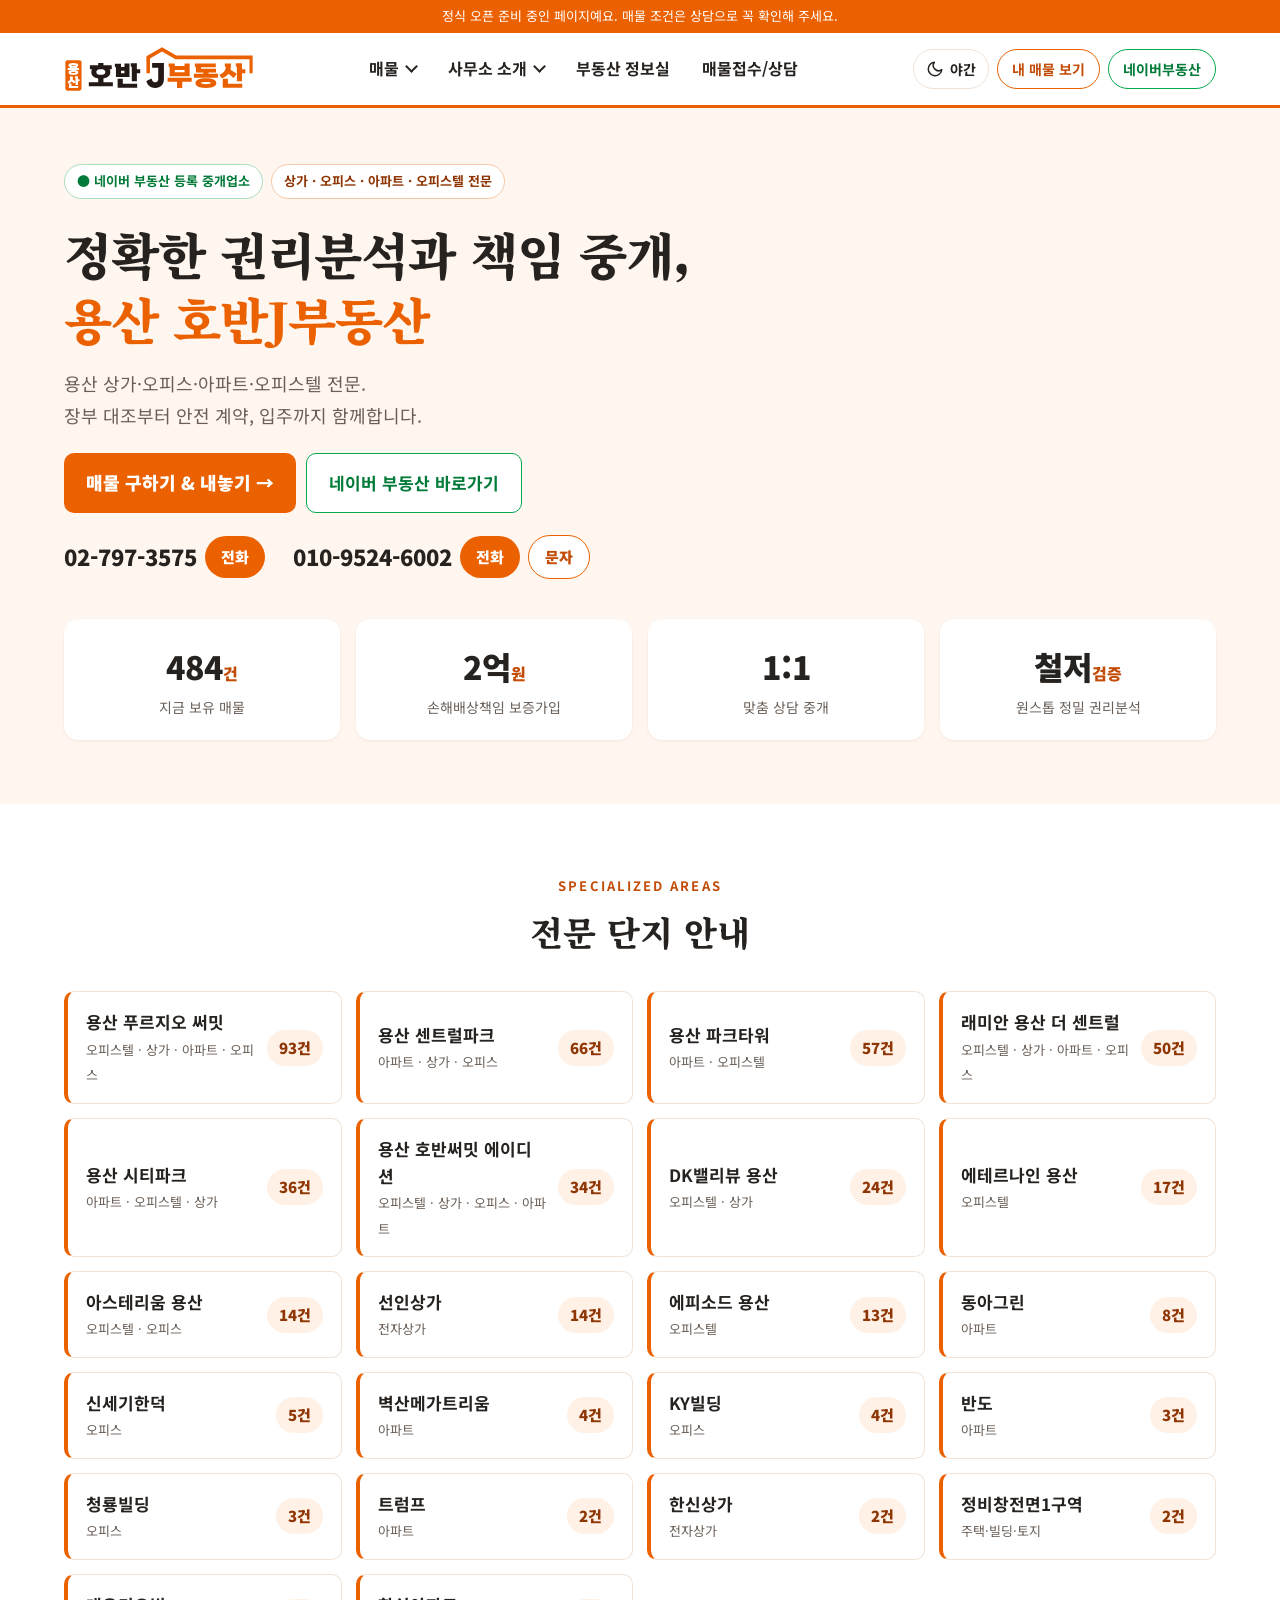
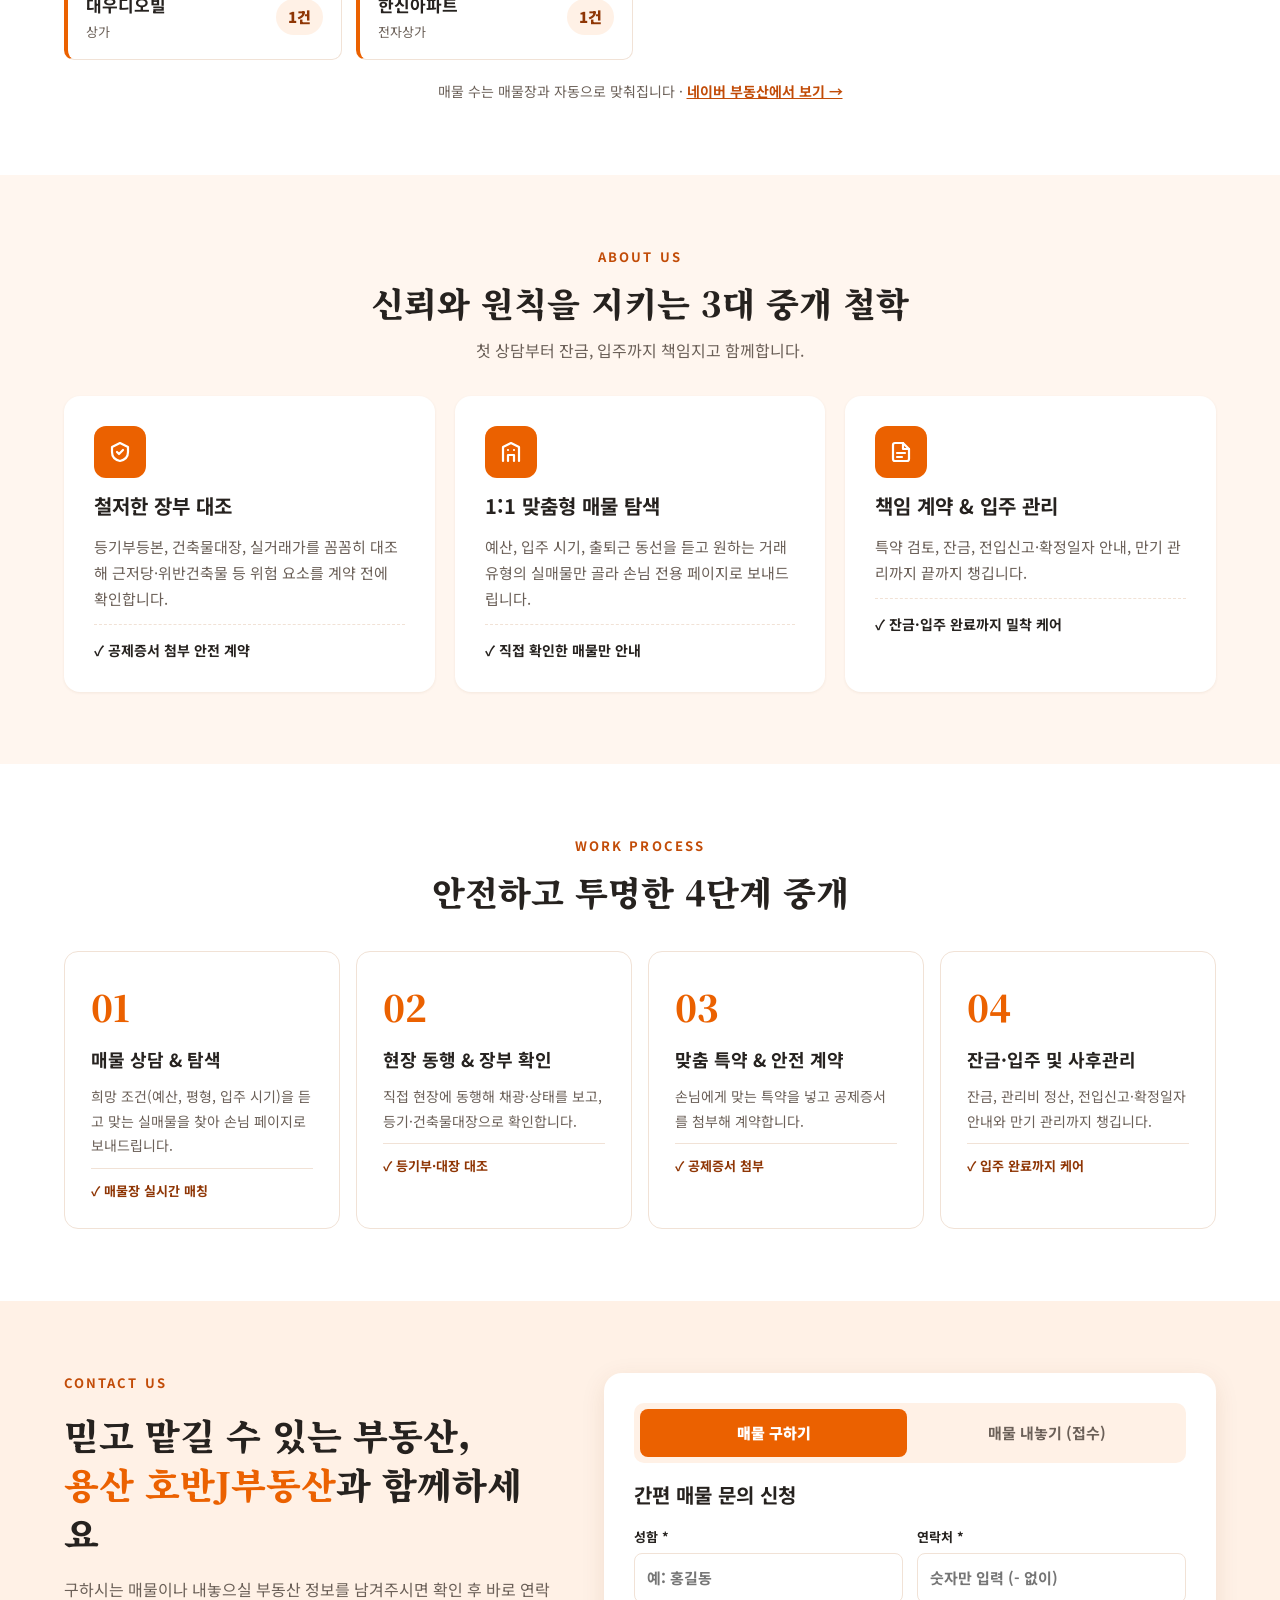
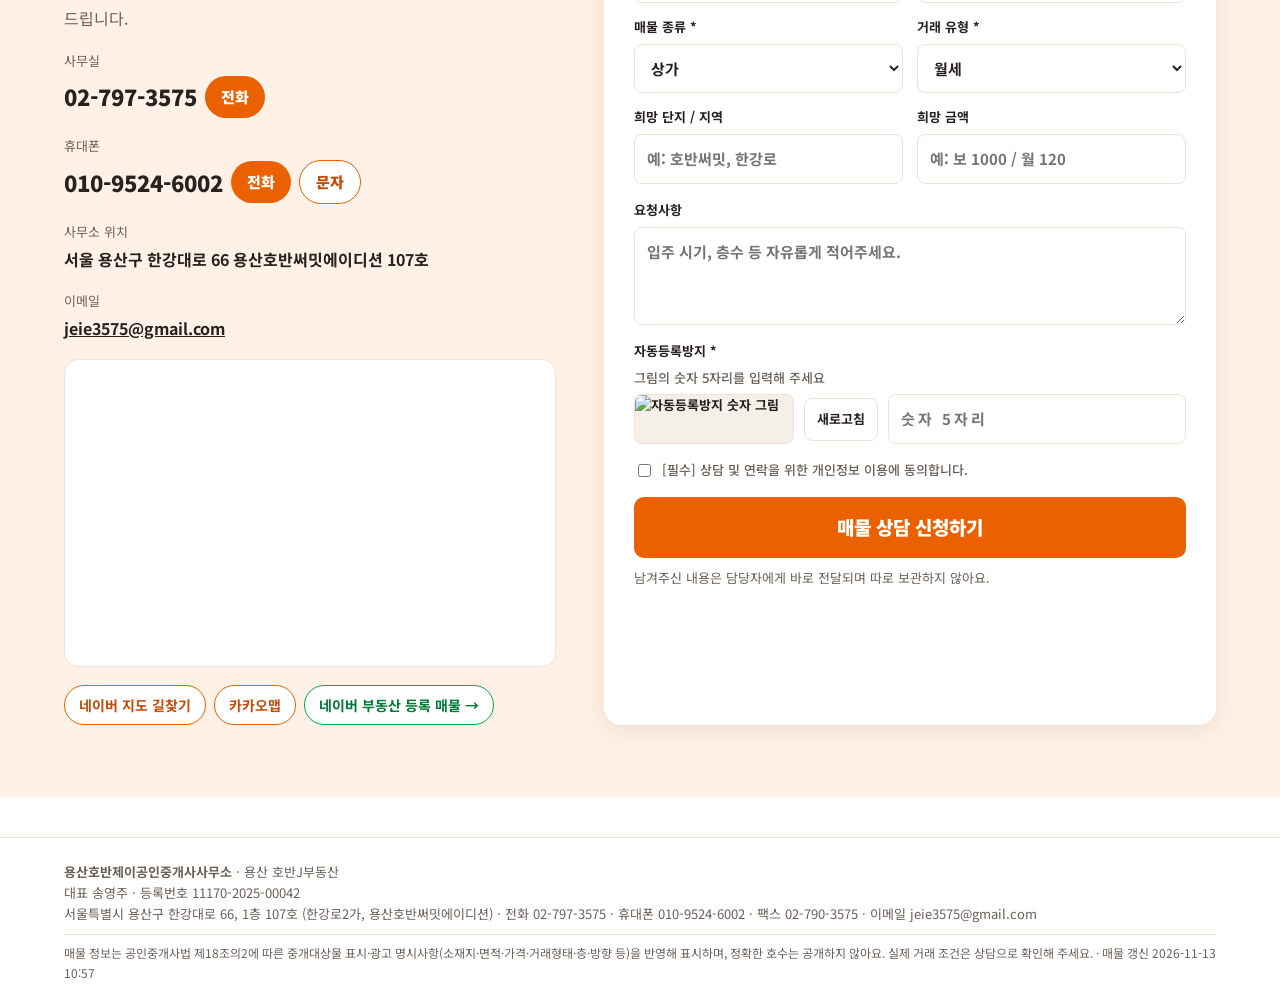
==== commit 02187493: "사이트 갱신 2026-11-13 10:57" ====
--- a/index.html
+++ b/index.html
@@ -8,7 +8,7 @@
 <link rel="canonical" href="https://jeie-realty.github.io/">
 <link rel="icon" href="assets/logo.svg">
 <script>try{var t=localStorage.getItem("theme");if(t)document.documentElement.dataset.theme=t}catch(e){}</script>
-<link rel="stylesheet" href="assets/site.css?v=11121700">
+<link rel="stylesheet" href="assets/site.css?v=11131000">
 <style>form.ask label[hidden]{display:none}</style>
 <script type="application/ld+json">{"@context":"https://schema.org","@type":"RealEstateAgent","name":"용산호반제이공인중개사사무소","alternateName":"용산 호반J부동산","address":{"@type":"PostalAddress","streetAddress":"서울특별시 용산구 한강대로 66, 1층 107호 (한강로2가, 용산호반써밋에이디션)","addressLocality":"서울특별시 용산구","addressCountry":"KR"},"telephone":"02-797-3575","faxNumber":"02-790-3575","email":"jeie3575@gmail.com","areaServed":["서울 용산구 한강로","용산","용산역"],"url":"https://jeie-realty.github.io/","sameAs":["https://m.land.naver.com/agency/info/jeie3575"]}</script>
 </head><body>
@@ -101,7 +101,7 @@
 </div></section>
 
 </main>
-<script src="assets/site.js?v=11121500"></script>
+<script src="assets/site.js?v=11131000"></script>
 <script>
 loadListings().then(L=>{chrome('index');
  document.getElementById('cnt').innerHTML=L.length+'<small>건</small>';
--- a/assets/site.css
+++ b/assets/site.css
@@ -139,3 +139,5 @@
 form.ask .cap img{width:160px;height:50px;border-radius:8px;border:1px solid var(--line);background:#f4efe9}
 form.ask .cap .re{font:inherit;font-size:13px;font-weight:700;padding:10px 12px;border:1px solid var(--line);border-radius:8px;background:var(--bg);color:var(--ink);cursor:pointer}
 form.ask .cap input{flex:1 1 140px;min-width:0;letter-spacing:.2em}
+
+.vrbtn{display:inline-block;margin-top:10px;padding:7px 12px;border-radius:8px;background:#EB6100;color:#fff;font-weight:700;font-size:14px;text-decoration:none}.vrbtn small{font-weight:400;opacity:.9}.vrbtn:hover{filter:brightness(.95)}
